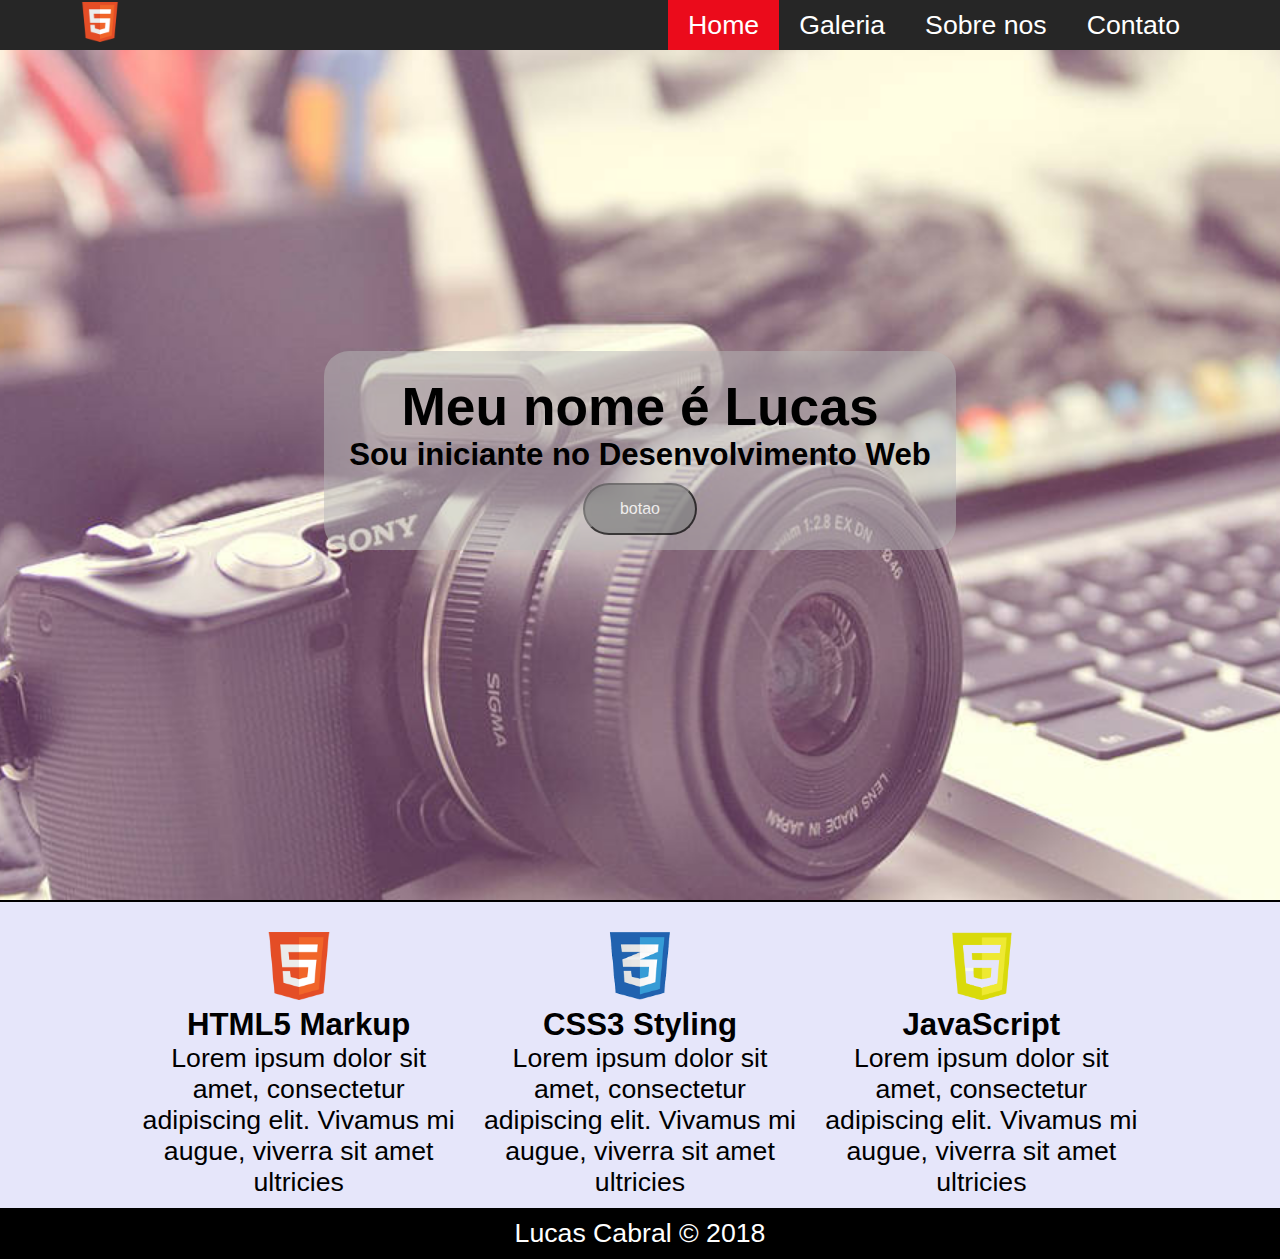
==== index.html @ eebb8131 "Update index.html" ====
<!DOCTYPE html>
<html>
<head>
	<meta charset="utf-8">
	<meta http-equiv="X-UA-Compatible" content="IE=edge">
	<meta name="viewport" content="width=device-width, initial-scale=1.0">
	<meta name="author" content="Lucas Cabral">
	<title>Lucas Cabral | Dev Front-End</title>
	<link href="https://stackpath.bootstrapcdn.com/font-awesome/4.7.0/css/font-awesome.min.css" rel="stylesheet">
	<link rel="stylesheet" type="text/css" href="estilo.css">
</head>
<body>
	<div class="grid-container">
		<div class="item1">
			<header>
			<a href="#"><img src="logo_html.png" alt="logo"></a>					
				<nav>
					<ul>
						<li><a href="#home" class="active">Home</a></li>
						<li><a href="#galeria">Galeria</a></li>
						<li><a href="#sobre">Sobre nos</a></li>
						<li><a href="contato.html">Contato</a></li>
					</ul>
				</nav>

				<div class="menu-toggle"><i class="fa fa-bars" aria-hidden="true"></i></div>
								
			</header>
		</div> <!-- menu -->

		<div class="item2">
			<div class="hero-cont">
				<h1>Meu nome é Lucas</h1>
				<h3>Sou iniciante no Desenvolvimento Web</h3>
				<button class="button">botao</button>
			</div>
		</div>  
			
		
		<div class="item3"> <!-- corpo -->
			 <section id="boxes">
			    <div class="container">
			        <div class="box">
			          <img src="logo_html.png">
			          <h3>HTML5 Markup</h3>
          			  <p>Lorem ipsum dolor sit amet, consectetur adipiscing elit. Vivamus mi augue, viverra sit amet ultricies</p>
        
			        </div>
			        <div class="box">
			          <img src="logo_css.png">
			          <h3>CSS3 Styling</h3>
          			  <p>Lorem ipsum dolor sit amet, consectetur adipiscing elit. Vivamus mi augue, viverra sit amet ultricies</p>
			        </div>
			        <div class="box">
			          <img src="logo_js.png">
			          <h3>JavaScript</h3>
          			  <p>Lorem ipsum dolor sit amet, consectetur adipiscing elit. Vivamus mi augue, viverra sit amet ultricies</p>
			        </div>
			    </div>
   			</section>
		</div>
		<div class="item4"><footer id="rodape"><p>Lucas Cabral &copy 2018 </p></footer></div> <!-- rodape -->
		
	</div>
		
		<script src="https://code.jquery.com/jquery-3.3.1.js"></script>
		<script type="text/javascript">
			$(document).ready(function(){
				$('.menu-toggle').click(function(){
					$('nav').toggleClass('active')
				})
			})
		</script>	
</body>
</html>
---- estilo.css ----
* {
	padding: 0;
	margin: 0;
	-webkit-box-sizing: border-box;
	box-sizing: border-box;
}
body, html{
	font-family: Arial, helvetica, Sans-serif;
	min-height: 100vh;
}

::-webkit-scrollbar {
	width:10px;
}
::-webkit-scrollbar-track {
	background: #000;
	border-radius:15px;
}
::-webkit-scrollbar-thumb {
	background: grey;
	border-radius:15px;

}
header {
	position:absolute;
	display:flex;
	flex-direction: row;
	top: 0;
	left: 0;
	padding: 0 80px;
	background: #262626;
	width: 100vw;
	justify-content: space-between;
	align-items: center;
}
header img { width: 40px; margin: 0;padding:0;}

.grid-container {
	display: grid;
	grid-template-areas:
		'menu menu menu menu'
		'header header header header'
		'main main main main'
		'footer footer footer footer';
	background-color: #fff;
}
.grid-container > div {
	text-align: center;
	padding: 0;
	font-size: 20pt;
}

.item1 { grid-area: menu; }
.item2 { 
	grid-area: header; 
	background:url('herobg2.jpg') no-repeat center ;
	background-size: cover;
	height:100vh;
	justify-content: center;
	align-items: center;
	display: flex;
}
.item3 { 
	grid-area: main;
	background: lavender;
	border-top: 2px solid black;
}
.item4 { 
	grid-area: footer;
	bottom:0px;
	display:fixed;
	width: 100vw;
	color: #fff;
	background:#000;
}
#rodape {
	padding-top:10px;
	padding-bottom:10px;
}
/*navegaçao*/
.container{
  width:80vw;
  margin:auto;
  overflow: hidden;
  display: flex;
}

header nav ul {
	display: flex;
}
header nav ul li { 
	list-style: none;
}
header nav ul li a { 
	text-decoration: none;
	display: block;
	height: 50px;
	line-height: 50px;
	color: #fff;
	background-color: #262626;
	padding: 0 20px;
	
}
header nav ul li a:hover, header nav ul li a.active {
	color: #fff;
	background-color: #EB0B1B;
}
.menu-toggle {
	color: #fff;
	float: right;
	height: 50px;
	line-height: 50px;
	font-size: 24pt;
	cursor: pointer;
	display: none;
}
.button{
	background: grey;
	color: #fff;
	font-size: 16px;
	border-radius:30px;
	padding:15px 35px;
	opacity: 0.7;
	margin:10px;
}
.hero-cont {
	align-items: center;
	display: flex;
	background: rgba(184,184,184,.5);
	border-radius:25px;
	padding:25px 25px;
	padding-bottom: 5px;
	justify-content: center;
	flex-direction: column;
	vertical-align: center;
}
/*fim navegaçao*/
#boxes{
  margin-top:20px;
}

#boxes .box{
  float:left;
  text-align: center;
  width:40vw;
  padding:10px;
}

#boxes .box img{
  width:68px;
}
@media (max-width: 991px)
{
	header {padding: 0 20px; }
	.menu-toggle {display: block; }
	header nav {
		position: absolute;
		width:100vw;
		height: calc(100vh - 50px);
		background: #333;
		top: 50px;
		left: -100%;
		transition: 0.5s;

	}
	header nav.active {
		left: 0;
		z-index: 999;
	}
	header nav ul {
		display: block;
		text-align: center;
	}
	header nav ul li a {
		border-bottom: 1px solid rgba(0,0,0,.2);
	} 
	#boxes .box{
	float: none;
	text-align: center;
	width:100%;
	}	
	.container {
		flex-direction: column;
	}
	
}
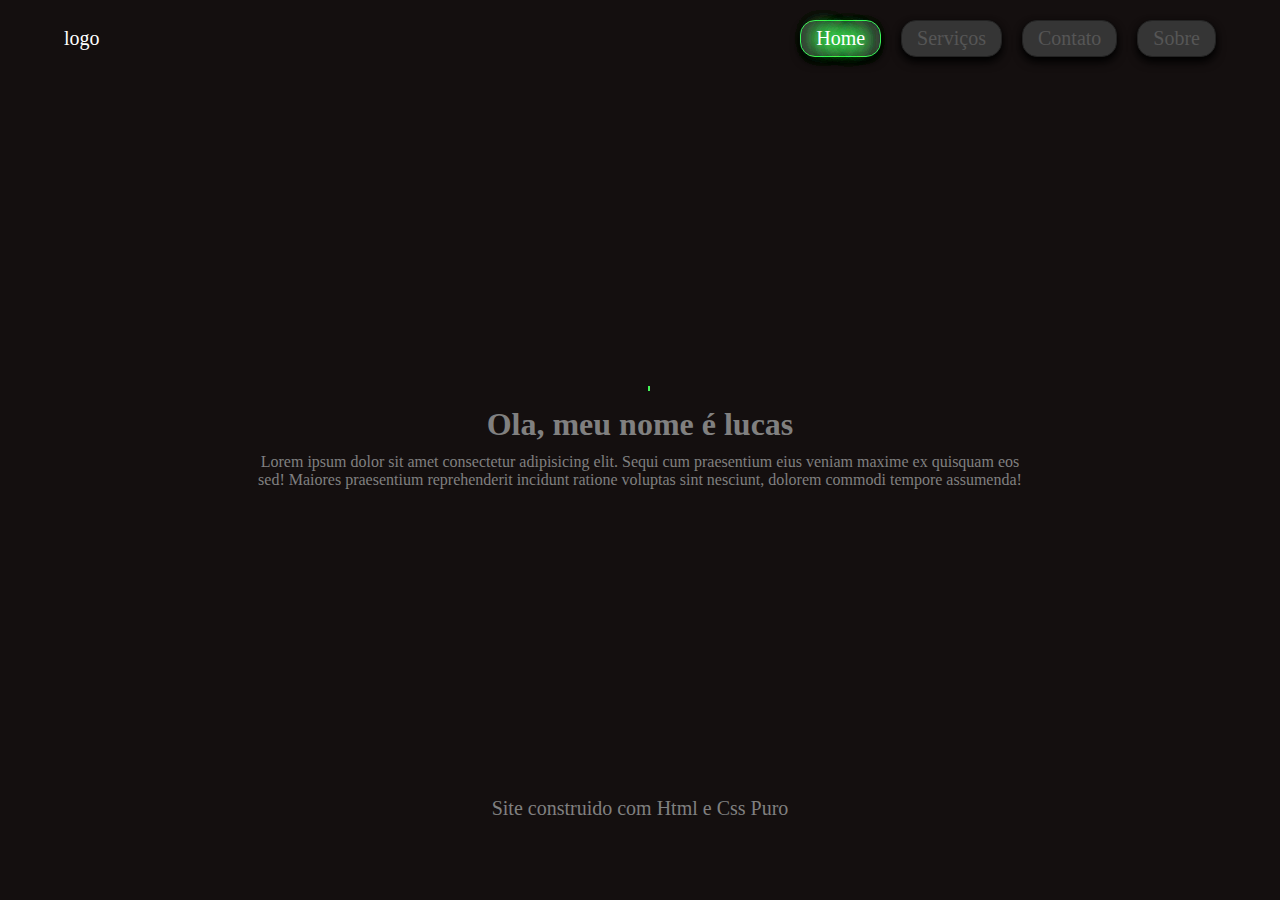
==== commit 5a632b41: "atualizaçao do site" ====
--- a/index.html
+++ b/index.html
@@ -1,75 +1,38 @@
 <!DOCTYPE html>
-<html>
+<html lang="pt-br">
 <head>
-	<meta charset="utf-8">
-	<meta http-equiv="X-UA-Compatible" content="IE=edge">
-	<meta name="viewport" content="width=device-width, initial-scale=1.0">
-	<meta name="author" content="Lucas Cabral">
-	<title>Lucas Cabral | Dev Front-End</title>
-	<link href="https://stackpath.bootstrapcdn.com/font-awesome/4.7.0/css/font-awesome.min.css" rel="stylesheet">
-	<link rel="stylesheet" type="text/css" href="estilo.css">
+    <meta charset="UTF-8">
+    <meta name="viewport" content="width=device-width, initial-scale=1.0">
+    <link rel="stylesheet" href="style.css">
+    <title>Teste Layout</title>
 </head>
 <body>
-	<div class="grid-container">
-		<div class="item1">
-			<header>
-			<a href="#"><img src="logo_html.png" alt="logo"></a>					
-				<nav>
-					<ul>
-						<li><a href="#home" class="active">Home</a></li>
-						<li><a href="#galeria">Galeria</a></li>
-						<li><a href="#sobre">Sobre nos</a></li>
-						<li><a href="contato.html">Contato</a></li>
-					</ul>
-				</nav>
+    <div class="container">
+        <div class="nav">
+            <div class="logo">logo</div>
+            
+                <ul>
+                    <li><a href="index.html" class="active">Home</a></li>
+                    <li><a href="#" >Serviços</a></li>
+                    <li><a href="#">Contato</a></li>
+                    <li><a href="#">Sobre</a></li>
+                </ul>
+            
+        </div>
 
-				<div class="menu-toggle"><i class="fa fa-bars" aria-hidden="true"></i></div>
-								
-			</header>
-		</div> <!-- menu -->
+        <div class="conteudo">
+            <div class="txt-animado">
+                <span></span><!-- span para receber conteudo com efeito "digitar"-->
+            </div>
+            <div class="sobre">
+                <h1>Ola, meu nome é lucas</h1>
+                <p>Lorem ipsum dolor sit amet consectetur adipisicing elit. Sequi cum praesentium eius veniam maxime ex quisquam eos sed! Maiores praesentium reprehenderit incidunt ratione voluptas sint nesciunt, dolorem commodi tempore assumenda!</p>
+            </div>
+        </div>
 
-		<div class="item2">
-			<div class="hero-cont">
-				<h1>Meu nome é Lucas</h1>
-				<h3>Sou iniciante no Desenvolvimento Web</h3>
-				<button class="button">botao</button>
-			</div>
-		</div>  
-			
-		
-		<div class="item3"> <!-- corpo -->
-			 <section id="boxes">
-			    <div class="container">
-			        <div class="box">
-			          <img src="logo_html.png">
-			          <h3>HTML5 Markup</h3>
-          			  <p>Lorem ipsum dolor sit amet, consectetur adipiscing elit. Vivamus mi augue, viverra sit amet ultricies</p>
+        <div class="footer"><p>Site construido com Html e Css Puro</p></div>
+       
         
-			        </div>
-			        <div class="box">
-			          <img src="logo_css.png">
-			          <h3>CSS3 Styling</h3>
-          			  <p>Lorem ipsum dolor sit amet, consectetur adipiscing elit. Vivamus mi augue, viverra sit amet ultricies</p>
-			        </div>
-			        <div class="box">
-			          <img src="logo_js.png">
-			          <h3>JavaScript</h3>
-          			  <p>Lorem ipsum dolor sit amet, consectetur adipiscing elit. Vivamus mi augue, viverra sit amet ultricies</p>
-			        </div>
-			    </div>
-   			</section>
-		</div>
-		<div class="item4"><footer id="rodape"><p>Lucas Cabral &copy 2018 </p></footer></div> <!-- rodape -->
-		
-	</div>
-		
-		<script src="https://code.jquery.com/jquery-3.3.1.js"></script>
-		<script type="text/javascript">
-			$(document).ready(function(){
-				$('.menu-toggle').click(function(){
-					$('nav').toggleClass('active')
-				})
-			})
-		</script>	
+    </div>
 </body>
-</html>
+</html>--- a/style.css
+++ b/style.css
@@ -0,0 +1,148 @@
+* {
+    padding: 0;
+    margin: 0;
+    box-sizing: border-box;
+    background-color: rgb(20, 15, 15);
+}
+
+.container {
+    display: grid;
+    grid-template-columns: 1fr 1fr 1fr;
+    
+    
+}
+.nav {
+    grid-column-start: 1;
+    grid-column-end: 4;
+    display: flex;
+    justify-content: space-between;
+    align-items: center;
+    padding: 10px 5%;
+}
+.logo {
+    color: white;
+    font-size: 20px;
+    font-weight: 400;
+}
+
+ul {
+    display: flex;  
+}
+
+ul li {
+    list-style-type: none;/*tirar a bolinha dos li*/
+    padding: 0 10px;
+    
+}
+ul li a {
+    border: 1px solid rgb(35,35,35);/* so pra nao tremer o botao com dif de tam no hover*/
+    margin:10px;
+    padding: 5px;
+    position: relative;
+    display: block;
+    width: 100%;
+    font-size: 20px;
+    text-align: center;
+    line-height: 25px;
+    border-radius: 15px;
+    background: #353535;
+    color:#565656;
+    text-decoration: none;   
+    box-shadow: 0 5px 10px rgba(0,0,0,.9), 0 2px 5px rgba(0,0,0,.5);
+}
+
+ul li a:hover, .active{
+    color: white;
+    text-shadow: 0 0 20px rgb(66, 245, 87),/* colocar sombra sobre sombra aumenta a visibilidade do efeito*/
+                 0 0 20px rgb(66, 245, 87),
+                 0 0 20px rgb(66, 245, 87),
+                 0 0 20px rgb(66, 245, 87),
+                 0 0 20px rgb(66, 245, 87),
+                 0 0 20px rgb(66, 245, 87),
+                 0 0 20px rgb(66, 245, 87),
+                 0 0 20px rgb(66, 245, 87);
+    border: 1px solid rgb(66, 245, 87);
+}
+.conteudo {
+    grid-row-start:3 ;
+    grid-row-end: 5;
+    grid-column-start: 1;
+    grid-column-end: 4;
+    display: flex;
+    flex-direction: column;
+    color: grey; 
+    text-align: center;
+    height: 80vh;
+    align-content: center;
+    justify-content: center;
+}
+.sobre {
+    padding: 0 20vw;
+}
+.sobre h1 {
+    margin-bottom: 10px;
+}
+.footer {
+    grid-column-start: 1;
+    grid-column-end: 4;
+    grid-row-start: 6;
+    grid-row-end: 7;
+    color: grey;
+    text-align: center;
+    font-size: 20px;
+}
+
+.txt-animado { /* inicio do efeito digitaçao */
+    font-size: 45px;
+    font-weight: 300;
+    color: #565656;
+    margin-bottom: 20px;
+}
+.txt-animado span {
+    position: relative;
+}
+.txt-animado span::before {
+    content: "";
+    color:#565656;
+    animation: palavras 20s infinite;
+}
+.txt-animado span::after {
+    content:"";
+    position: absolute;
+    height: calc(100% + 5px);
+    border-left: 2px solid rgb(66, 245, 87);
+    right:-10px;
+    animation: cursor .8s infinite, digita 20s steps(15) infinite;
+    width: 102%;
+    background-color: rgb(20, 15, 15);
+}
+@keyframes digita {
+    10%, 15%, 30%, 35%, 50%, 55%, 70%, 75%, 90%, 95% {
+        width: 0;
+    }
+    5%, 20%, 25%, 40%, 45%, 60%, 65%, 80%, 85% {
+        width: 102%;
+    }
+}
+@keyframes cursor {
+    0%{
+        border-left: 2px solid rgb(20, 15, 15);
+    }
+}
+@keyframes palavras {
+    0%,20%{
+        content: "Olá, Meu nome é Lucas";
+    }
+    21%,40%{
+        content:"Estudo Eng. de Sofware";
+    }
+    41%,60%{     
+        content:"Tenho conhecimentos em:";
+    }
+    61%,80%{
+        content:"Html, Css e Javascript";
+    }
+    81%,100%{
+        content:"Amo o Front-End!";
+    }
+}
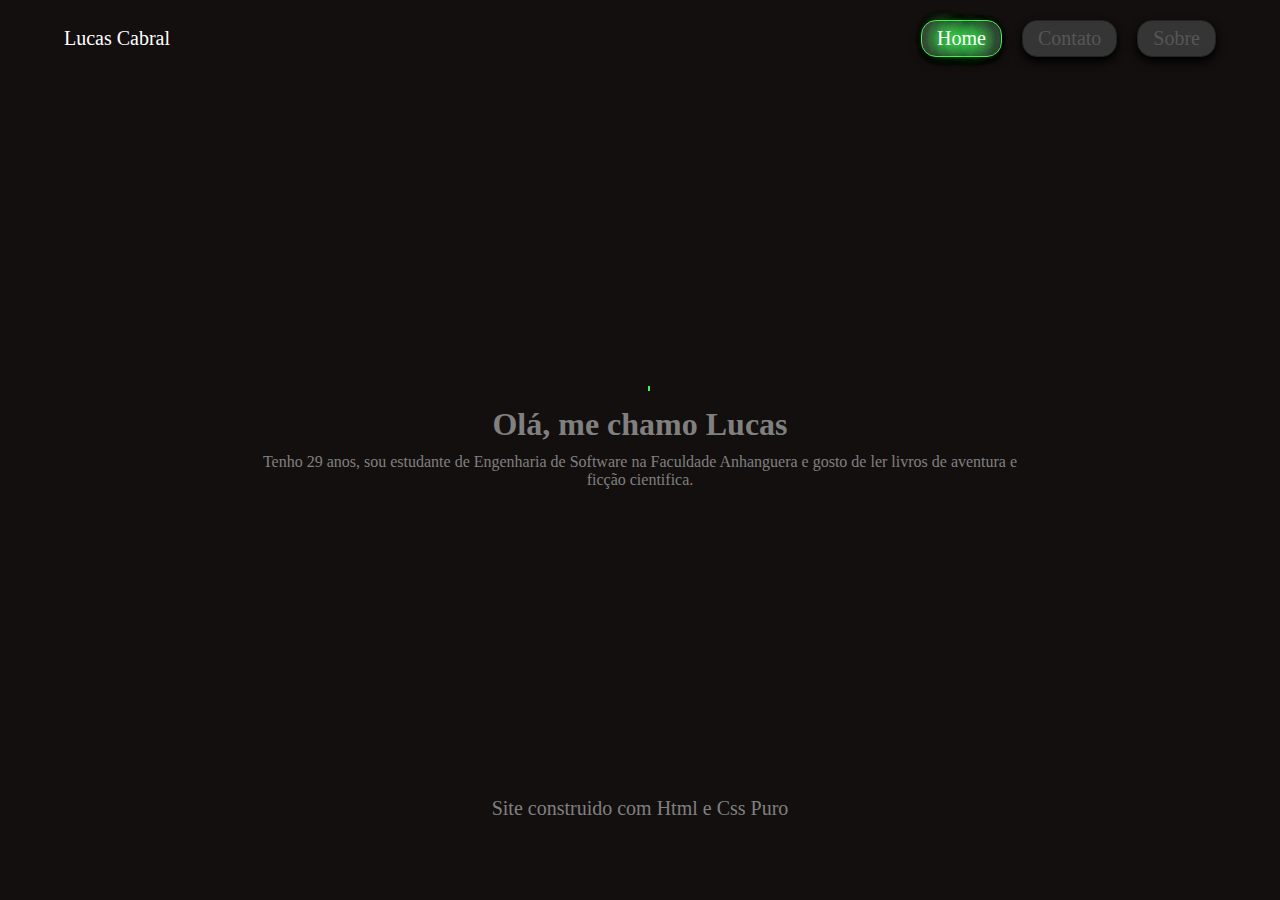
==== commit c813c6d5: "pequenas edições" ====
--- a/index.html
+++ b/index.html
@@ -9,11 +9,11 @@
 <body>
     <div class="container">
         <div class="nav">
-            <div class="logo">logo</div>
+            <div class="logo">Lucas Cabral</div>
             
                 <ul>
                     <li><a href="index.html" class="active">Home</a></li>
-                    <li><a href="#" >Serviços</a></li>
+                    
                     <li><a href="#">Contato</a></li>
                     <li><a href="#">Sobre</a></li>
                 </ul>
@@ -21,12 +21,13 @@
         </div>
 
         <div class="conteudo">
+            
             <div class="txt-animado">
                 <span></span><!-- span para receber conteudo com efeito "digitar"-->
             </div>
             <div class="sobre">
-                <h1>Ola, meu nome é lucas</h1>
-                <p>Lorem ipsum dolor sit amet consectetur adipisicing elit. Sequi cum praesentium eius veniam maxime ex quisquam eos sed! Maiores praesentium reprehenderit incidunt ratione voluptas sint nesciunt, dolorem commodi tempore assumenda!</p>
+                <h1>Olá, me chamo Lucas</h1>
+                <p>Tenho 29 anos, sou estudante de Engenharia de Software na Faculdade Anhanguera e gosto de ler livros de aventura e ficção cientifica.</p>
             </div>
         </div>
 
--- a/style.css
+++ b/style.css
@@ -112,16 +112,16 @@
     height: calc(100% + 5px);
     border-left: 2px solid rgb(66, 245, 87);
     right:-10px;
-    animation: cursor .8s infinite, digita 20s steps(15) infinite;
-    width: 102%;
+    animation: cursor 1s infinite, digita 20s steps(13) infinite;
+    width: 100%;
     background-color: rgb(20, 15, 15);
 }
 @keyframes digita {
     10%, 15%, 30%, 35%, 50%, 55%, 70%, 75%, 90%, 95% {
         width: 0;
     }
-    5%, 20%, 25%, 40%, 45%, 60%, 65%, 80%, 85% {
-        width: 102%;
+    0%, 5%, 20%, 25%, 40%, 45%, 60%, 65%, 80%, 85% {
+        width: 108%;
     }
 }
 @keyframes cursor {
@@ -131,18 +131,18 @@
 }
 @keyframes palavras {
     0%,20%{
-        content: "Olá, Meu nome é Lucas";
+        content: "Dev Front-End";
     }
     21%,40%{
-        content:"Estudo Eng. de Sofware";
+        content:"Estudante de:";
     }
     41%,60%{     
-        content:"Tenho conhecimentos em:";
+        content:"CSS, HTML e JS";
     }
     61%,80%{
-        content:"Html, Css e Javascript";
+        content:"Vue.js";
     }
     81%,100%{
-        content:"Amo o Front-End!";
+        content:"Amo Front-End!";
     }
 }
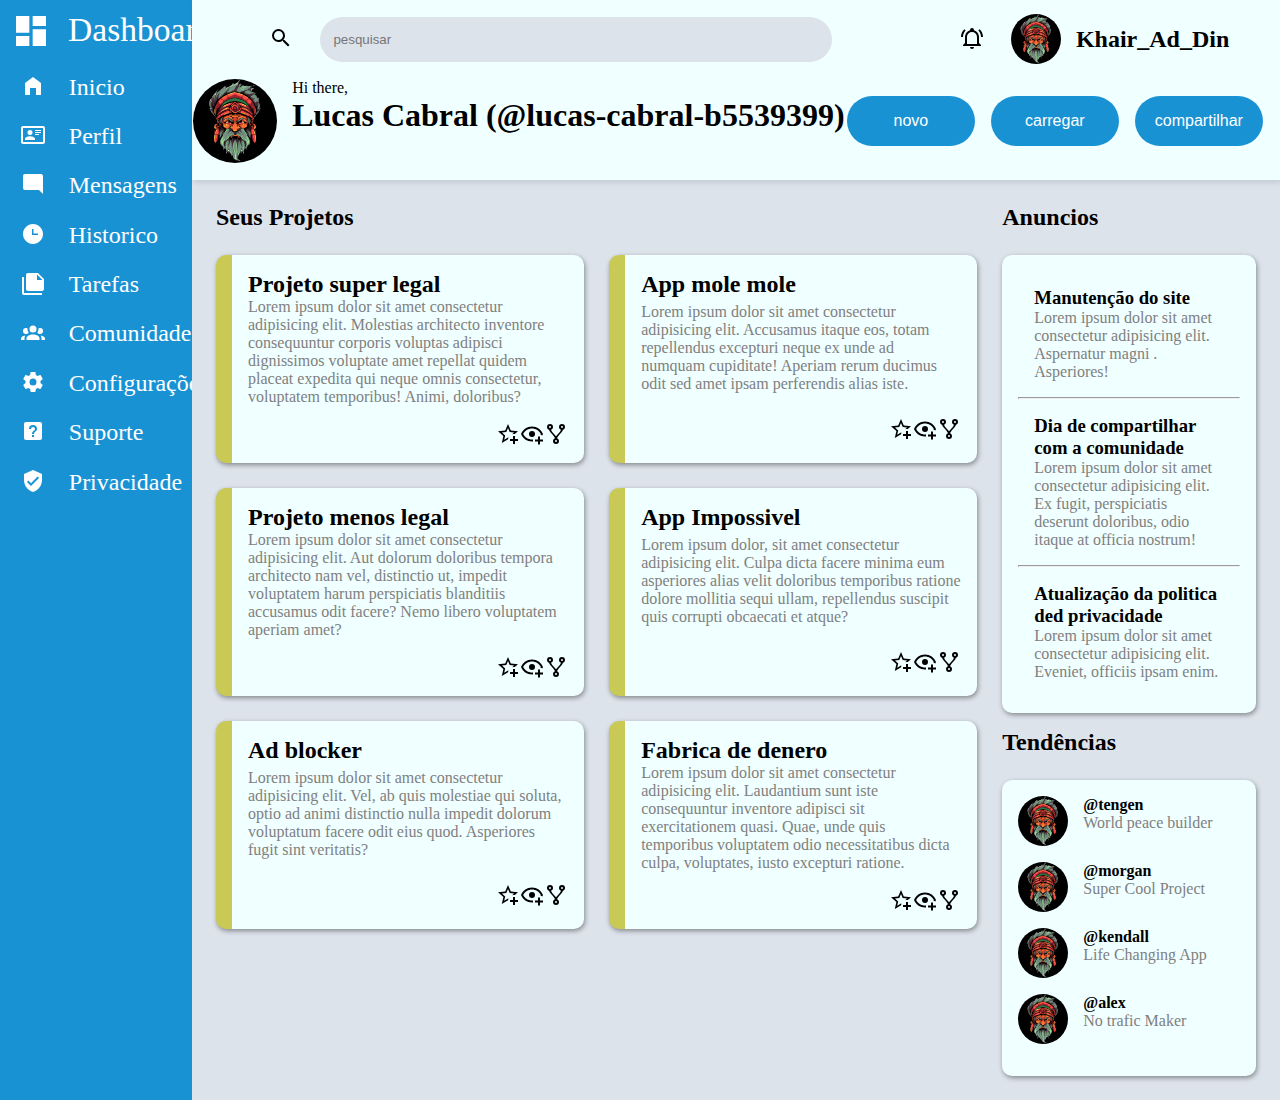
==== commit 96034cad: "atualização de layout" ====
--- a/index.html
+++ b/index.html
@@ -4,36 +4,172 @@
     <meta charset="UTF-8">
     <meta name="viewport" content="width=device-width, initial-scale=1.0">
     <link rel="stylesheet" href="style.css">
-    <title>Teste Layout</title>
+    <title>Admin Dashboard</title>
 </head>
 <body>
     <div class="container">
-        <div class="nav">
-            <div class="logo">Lucas Cabral</div>
-            
+        <header id="header">
+            <div id="header_option">
+                <div>
+                    <button class="submit"><img src="svg/magnify.svg" alt="search" style="width:24px;height:24px"></button>                  
+                    <input type="text" placeholder="pesquisar">
+                </div>
+                <div>
+                    <button><img src="svg/bell-ring-outline.svg" alt="notificações" style="width:24px;height:24px"></button>
+                    <img class="logo_sm" src="svg/face-logo-8252748.svg" alt="Imagem de Creative Hatti por Pixabay">
+                    <h2>Khair_Ad_Din</h2>
+                </div>        
+            </div>
+            <div id="header_nav">
+                <div>
+                    <img class="logo" src="svg/face-logo-8252748.svg" alt="Imagem de Creative Hatti por Pixabay">
+                    <div>         
+                        <p>Hi there,</p>
+                        <h1>Lucas Cabral <a href="https://www.linkedin.com/in/lucas-cabral-b5539399/">(@lucas-cabral-b5539399)</a></h1>
+                    </div>
+                </div>
+                <div>
+                    <button>novo</button>
+                    <button>carregar</button>
+                    <button>compartilhar</button>
+                </div>     
+            </div>
+        </header>
+        <aside id="sidebar">
+            <nav>
+                <div class="dashboard_logo"><img src="svg/view-dashboard.svg" alt="dashboard" style="width:40px;height:40px;"><a href="#">Dashboard</a></div>
+                
                 <ul>
-                    <li><a href="index.html" class="active">Home</a></li>
+                    <li><img src="svg/home-variant.svg" alt="Home" style="width:24px;height:24px;"><a href="#"> Inicio</a></li>
+                    <li><img src="svg/card-account-details-outline.svg" alt="Perfil" style="width:24px;height:24px;"><a href="#"> Perfil</a></li>
+                    <li><img src="svg/message-reply.svg" alt="Mensagens" style="width:24px;height:24px;"><a href="#"> Mensagens</a></li>
+                    <li><img src="svg/clock-time-three.svg" alt="Historico" style="width:24px;height:24px;"><a href="#"> Historico</a></li>
+                    <li><img src="svg/note-multiple.svg" alt="Tarefas" style="width:24px;height:24px;"><a href="#"> Tarefas</a></li>
+                    <li><img src="svg/account-group.svg" alt="Comunidade" style="width:24px;height:24px;"><a href="#"> Comunidade</a></li>
+                </ul>
+                <ul>
+                    <li><img src="svg/cog.svg" alt="Configurações" style="width:24px;height:24px;"><a href="#"> Configurações</a></li>
+                    <li><img src="svg/help-box.svg" alt="Suporte" style="width:24px;height:24px;"><a href="#"> Suporte</a></li>
+                    <li><img src="svg/shield-check.svg" alt="Privacidade" style="width:24px;height:24px;"><a href="#"> Privacidade</a></li>
+                </ul>
+            </nav>
+        </aside>
+        <main id="main"> 
                     
-                    <li><a href="#">Contato</a></li>
-                    <li><a href="#">Sobre</a></li>
-                </ul>
-            
-        </div>
-
-        <div class="conteudo">
-            
-            <div class="txt-animado">
-                <span></span><!-- span para receber conteudo com efeito "digitar"-->
-            </div>
-            <div class="sobre">
-                <h1>Olá, me chamo Lucas</h1>
-                <p>Tenho 29 anos, sou estudante de Engenharia de Software na Faculdade Anhanguera e gosto de ler livros de aventura e ficção cientifica.</p>
-            </div>
-        </div>
-
-        <div class="footer"><p>Site construido com Html e Css Puro</p></div>
-       
-        
+            <article id="projeto">  
+                <h2>Seus Projetos</h2> 
+                <div id="projetos">
+                    <div class="card">
+                        <p class="title">Projeto super legal</p>
+                        <p>Lorem ipsum dolor sit amet consectetur adipisicing elit. Molestias architecto inventore consequuntur corporis voluptas adipisci dignissimos voluptate amet repellat quidem placeat expedita qui neque omnis consectetur, voluptatem temporibus! Animi, doloribus?</p>
+                        <div class="card_button">
+                            <button><img src="svg/star-plus-outline.svg" alt="favoritar" style="width:24px;height:24px"></button>
+                            <button><img src="svg/eye-plus-outline.svg" alt="seguir" style="width:24px;height:24px"></button>
+                            <button><img src="svg/source-fork.svg" alt="fork" style="width:24px;height:24px"></button>
+                        </div>
+                    </div>
+                    <div class="card">
+                        <p class="title">App mole mole</p>
+                        <p>Lorem ipsum dolor sit amet consectetur adipisicing elit. Accusamus itaque eos, totam repellendus excepturi neque ex unde ad numquam cupiditate! Aperiam rerum ducimus odit sed amet ipsam perferendis alias iste.</p>
+                        <div class="card_button">
+                            <button><img src="svg/star-plus-outline.svg" alt="favoritar" style="width:24px;height:24px"></button>
+                            <button><img src="svg/eye-plus-outline.svg" alt="seguir" style="width:24px;height:24px"></button>
+                            <button><img src="svg/source-fork.svg" alt="fork" style="width:24px;height:24px"></button>
+                        </div>
+                    </div>
+                    <div class="card">
+                        <p class="title">Projeto menos legal</p>
+                        <p>Lorem ipsum dolor sit amet consectetur adipisicing elit. Aut dolorum doloribus tempora architecto nam vel, distinctio ut, impedit voluptatem harum perspiciatis blanditiis accusamus odit facere? Nemo libero voluptatem aperiam amet?</p>
+                        <div class="card_button">
+                            <button><img src="svg/star-plus-outline.svg" alt="favoritar" style="width:24px;height:24px"></button>
+                            <button><img src="svg/eye-plus-outline.svg" alt="seguir" style="width:24px;height:24px"></button>
+                            <button><img src="svg/source-fork.svg" alt="fork" style="width:24px;height:24px"></button>
+                        </div>
+                    </div>
+                    <div class="card">
+                        <p class="title">App Impossivel</p>   
+                        <p>Lorem ipsum dolor, sit amet consectetur adipisicing elit. Culpa dicta facere minima eum asperiores alias velit doloribus temporibus ratione dolore mollitia sequi ullam, repellendus suscipit quis corrupti obcaecati et atque?</p>  
+                        <div class="card_button">
+                            <button><img src="svg/star-plus-outline.svg" alt="favoritar" style="width:24px;height:24px"></button>
+                            <button><img src="svg/eye-plus-outline.svg" alt="seguir" style="width:24px;height:24px"></button>
+                            <button><img src="svg/source-fork.svg" alt="fork" style="width:24px;height:24px"></button>
+                        </div>          
+                    </div>
+                    <div class="card">
+                        <p class="title">Ad blocker</p>    
+                        <p>Lorem ipsum dolor sit amet consectetur adipisicing elit. Vel, ab quis molestiae qui soluta, optio ad animi distinctio nulla impedit dolorum voluptatum facere odit eius quod. Asperiores fugit sint veritatis?</p>  
+                        <div class="card_button">
+                            <button><img src="svg/star-plus-outline.svg" alt="favoritar" style="width:24px;height:24px"></button>
+                            <button><img src="svg/eye-plus-outline.svg" alt="seguir" style="width:24px;height:24px"></button>
+                            <button><img src="svg/source-fork.svg" alt="fork" style="width:24px;height:24px"></button>
+                        </div>         
+                    </div>
+                    <div class="card">
+                        <p class="title">Fabrica de denero</p>   
+                        <p>Lorem ipsum dolor sit amet consectetur adipisicing elit. Laudantium sunt iste consequuntur inventore adipisci sit exercitationem quasi. Quae, unde quis temporibus voluptatem odio necessitatibus dicta culpa, voluptates, iusto excepturi ratione.</p>   
+                        <div class="card_button">
+                            <button><img src="svg/star-plus-outline.svg" alt="favoritar" style="width:24px;height:24px"></button>
+                            <button><img src="svg/eye-plus-outline.svg" alt="seguir" style="width:24px;height:24px"></button>
+                            <button><img src="svg/source-fork.svg" alt="fork" style="width:24px;height:24px"></button>
+                        </div>         
+                    </div>
+                    
+                </div>
+            </article>
+            <article id="anuncio">
+                <h2>Anuncios</h2>
+                <div id="anuncios">
+                    <div>
+                        <h3>Manutenção do site</h3>
+                        <p>Lorem ipsum dolor sit amet consectetur adipisicing elit. Aspernatur magni . Asperiores!</p>
+                    </div>
+                    <hr>
+                    <div>
+                        <h3>Dia de compartilhar com a comunidade</h3>
+                        <p>Lorem ipsum dolor sit amet consectetur adipisicing elit. Ex fugit, perspiciatis deserunt doloribus, odio itaque at officia nostrum!</p>
+                    </div>
+                    <hr>
+                    <div>
+                        <h3>Atualização da politica ded privacidade</h3>
+                        <p>Lorem ipsum dolor sit amet consectetur adipisicing elit. Eveniet, officiis ipsam enim.</p>
+                    </div>
+                </div>
+            </article>
+            <article id="tendencia">
+                <h2>Tendências</h2>
+                <div id="tendencias">
+                    
+                    <div>
+                        <img class="logo_sm" src="svg/face-logo-8252748.svg" alt="Imagem de Creative Hatti por Pixabay">
+                        <div>
+                            <p class="usuario">@tengen</p>
+                            <p>World peace builder</p>
+                        </div>
+                    </div>
+                    <div>
+                        <img class="logo_sm" src="svg/face-logo-8252748.svg" alt="Imagem de Creative Hatti por Pixabay">
+                        <div>
+                            <p class="usuario">@morgan</p>
+                            <p>Super Cool Project</p>
+                        </div>
+                    </div>
+                    <div>
+                        <img class="logo_sm" src="svg/face-logo-8252748.svg" alt="Imagem de Creative Hatti por Pixabay">
+                        <div>
+                            <p class="usuario">@kendall</p>
+                            <p>Life Changing App</p>
+                        </div>
+                    </div>
+                    <div>
+                        <img class="logo_sm" src="svg/face-logo-8252748.svg" alt="Imagem de Creative Hatti por Pixabay">
+                        <div>
+                            <p class="usuario">@alex</p>
+                            <p>No trafic Maker</p>
+                        </div>
+                    </div>
+                </div>
+            </article>
+        </main>
     </div>
 </body>
 </html>--- a/style.css
+++ b/style.css
@@ -1,148 +1,227 @@
-* {
+*{
     padding: 0;
     margin: 0;
     box-sizing: border-box;
-    background-color: rgb(20, 15, 15);
-}
-
+}
+a {
+    text-decoration: none;
+    color:white;
+    padding-left: 1em;
+}
 .container {
-    display: grid;
-    grid-template-columns: 1fr 1fr 1fr;
-    
-    
-}
-.nav {
-    grid-column-start: 1;
-    grid-column-end: 4;
-    display: flex;
-    justify-content: space-between;
+    min-height: 100vh;
+    display: grid;
+    grid-template-columns: 15vw repeat(3, 1fr);
+    grid-template-rows: 20vh repeat(3, 1fr);
+    grid-template-areas: 
+                        "sidebar header header header"
+                        "sidebar main main main"
+                        "sidebar main main main"
+                        "sidebar main main main"
+}
+header {
+    box-shadow: 2px 3px 5px rgba(0,0,0,0.1);
+    z-index: 1;
+}
+#header {
+    grid-area: header;
+    background-color: azure;
+    display: grid;
+    grid-template-columns: repeat(2,1fr);
+    grid-template-rows: repeat(auto-fit,1fr);
+    
+}
+#header_option {
+    display: flex;
+    grid-row: 1 / 2;
+    grid-column: 1 / 3;
+    justify-content: space-around;
     align-items: center;
-    padding: 10px 5%;
+    padding-top: 1em;
+}
+#header_option > div {
+    display: flex;
+    height: 5vh;
+    align-items: center;
+
+}
+
+#header_option button {
+    padding: 1em;
+    margin: 0 1em;
+    background-color: transparent;
+    border:none;
+}
+
+#header_option input[type=text] {
+    width: 40vw;
+    border-radius: 25px;
+    height: 5vh;
+    padding: 1em;
+    border: none;
+    background-color: #DDE3EB;
+}
+
+#header_nav {
+    display: flex;
+    grid-row: 2 / 3;
+    grid-column: 1 / 3;
+    justify-content: space-around;
+    align-items: center;
+    padding-bottom: 1em;
+    padding-top: 1em;
+}
+#header_nav a {
+    color: black;
+    padding-left: 0;
+}
+#header_nav > div { /*dar flex a primeira div do h_nav*/
+    display: flex;
+    flex-direction: row;
 }
 .logo {
+    width: 84px;
+    height: 84px;
+    margin-right: 15px;
+    border-radius: 50%;
+}
+.logo_sm {
+    width: 50px;
+    height: 50px;
+    margin-right: 15px;
+    border-radius: 50%;
+}
+#header_nav  button {
+    font-size: 16px;
+    padding: 1em;
+    border-radius: 25px;
+    border: none;
+    background-color: #1992D4;
     color: white;
-    font-size: 20px;
-    font-weight: 400;
-}
-
-ul {
-    display: flex;  
-}
-
-ul li {
-    list-style-type: none;/*tirar a bolinha dos li*/
-    padding: 0 10px;
-    
-}
-ul li a {
-    border: 1px solid rgb(35,35,35);/* so pra nao tremer o botao com dif de tam no hover*/
-    margin:10px;
-    padding: 5px;
-    position: relative;
-    display: block;
-    width: 100%;
-    font-size: 20px;
-    text-align: center;
-    line-height: 25px;
-    border-radius: 15px;
-    background: #353535;
-    color:#565656;
-    text-decoration: none;   
-    box-shadow: 0 5px 10px rgba(0,0,0,.9), 0 2px 5px rgba(0,0,0,.5);
-}
-
-ul li a:hover, .active{
-    color: white;
-    text-shadow: 0 0 20px rgb(66, 245, 87),/* colocar sombra sobre sombra aumenta a visibilidade do efeito*/
-                 0 0 20px rgb(66, 245, 87),
-                 0 0 20px rgb(66, 245, 87),
-                 0 0 20px rgb(66, 245, 87),
-                 0 0 20px rgb(66, 245, 87),
-                 0 0 20px rgb(66, 245, 87),
-                 0 0 20px rgb(66, 245, 87),
-                 0 0 20px rgb(66, 245, 87);
-    border: 1px solid rgb(66, 245, 87);
-}
-.conteudo {
-    grid-row-start:3 ;
-    grid-row-end: 5;
-    grid-column-start: 1;
-    grid-column-end: 4;
+    width: 8rem;
+    margin-right: 1em;
+}
+#sidebar {
+    font-size: 24px;
+    color: #fff;
+    background-color: #1992D4;
+    grid-area: sidebar;
+    display: grid;
+    justify-content: start;
+    
+}
+#sidebar ul li {
+    padding: 0.7rem;
+    list-style: none;  
+    display: flex;
+}
+#sidebar ul li img{
+    margin-left: 0.4em;;
+}
+.dashboard_logo {
+    display: flex;
+    padding: 0.7rem;
+    font-size: 1.4em;
+}
+
+.dashboard_logo a {
+    padding-left: 0.5em;
+}
+
+#main {
+    grid-area: main;
+    background-color: #DDE3EB;
+    display: inline-grid;
+    padding: 1.5em;
+    column-gap:25px;
+    grid-template-columns: 3fr 1fr;
+    grid-template-rows: repeat(auto-fit,1fr);
+    grid-template-areas: 
+                        "projetos anuncios"
+                        "projetos tendencias"
+                        ;
+}
+main p{
+    color:gray;
+}
+article h2{
+    margin-bottom: 1em;
+}
+#projetos{
+    display: grid;
+    gap:25px;
+    grid-column: 1 / 2;
+    grid-row: 1 / 3;
+    grid-template-columns: repeat(2,1fr);
+    grid-template-rows: repeat(auto-fit,1fr);
+}
+#projeto{
+    grid-area: projetos;
+}
+#anuncios {
     display: flex;
     flex-direction: column;
-    color: grey; 
-    text-align: center;
-    height: 80vh;
-    align-content: center;
-    justify-content: center;
-}
-.sobre {
-    padding: 0 20vw;
-}
-.sobre h1 {
-    margin-bottom: 10px;
-}
-.footer {
-    grid-column-start: 1;
-    grid-column-end: 4;
-    grid-row-start: 6;
-    grid-row-end: 7;
-    color: grey;
-    text-align: center;
-    font-size: 20px;
-}
-
-.txt-animado { /* inicio do efeito digitaçao */
-    font-size: 45px;
-    font-weight: 300;
-    color: #565656;
-    margin-bottom: 20px;
-}
-.txt-animado span {
-    position: relative;
-}
-.txt-animado span::before {
-    content: "";
-    color:#565656;
-    animation: palavras 20s infinite;
-}
-.txt-animado span::after {
-    content:"";
-    position: absolute;
-    height: calc(100% + 5px);
-    border-left: 2px solid rgb(66, 245, 87);
-    right:-10px;
-    animation: cursor 1s infinite, digita 20s steps(13) infinite;
-    width: 100%;
-    background-color: rgb(20, 15, 15);
-}
-@keyframes digita {
-    10%, 15%, 30%, 35%, 50%, 55%, 70%, 75%, 90%, 95% {
-        width: 0;
-    }
-    0%, 5%, 20%, 25%, 40%, 45%, 60%, 65%, 80%, 85% {
-        width: 108%;
-    }
-}
-@keyframes cursor {
-    0%{
-        border-left: 2px solid rgb(20, 15, 15);
-    }
-}
-@keyframes palavras {
-    0%,20%{
-        content: "Dev Front-End";
-    }
-    21%,40%{
-        content:"Estudante de:";
-    }
-    41%,60%{     
-        content:"CSS, HTML e JS";
-    }
-    61%,80%{
-        content:"Vue.js";
-    }
-    81%,100%{
-        content:"Amo Front-End!";
-    }
-}
+    border: none;
+    background-color: azure;
+    padding: 1em;
+    border-radius: 10px;
+    box-shadow: 1px 2px 5px rgba(0,0,0,0.4);
+}
+#anuncios div{
+    padding: 1em;
+}
+#anuncio{
+    grid-area: anuncios;
+}
+#tendencias{
+    display: grid;
+    grid-column: 2 / 3;
+    grid-row: 2 / 3;
+    grid-template-rows: repeat(auto-fill,1fr);
+    border: none;
+    box-shadow: 1px 2px 5px rgba(0,0,0,0.4);
+    border-radius: 10px;
+    background-color: azure;
+    
+    padding: 1em;
+}
+#tendencias > div {
+    margin-bottom: 1em;
+    display: flex;
+}
+.usuario {
+    color:black;
+    font-weight:600
+}
+#tendencia{
+    grid-area: tendencias;
+    margin-top: 1em;
+}
+.card {
+    height: 13em;
+    display: grid;
+    box-shadow: 1px 2px 5px rgba(0,0,0,0.4);
+    border-radius: 10px;
+    border-left: 1em solid rgb(201, 201, 86);
+    background-color: azure;
+    padding: 1em;
+    
+}
+
+.card_button{
+    display: flex;
+    justify-content: flex-end;
+
+    margin-top: 1em;
+    
+}
+.card_button button{
+    background-color: transparent;
+    border: none;
+    
+}
+.title {
+    font-size: 1.5em;
+    font-weight: 600;
+    color:black;
+}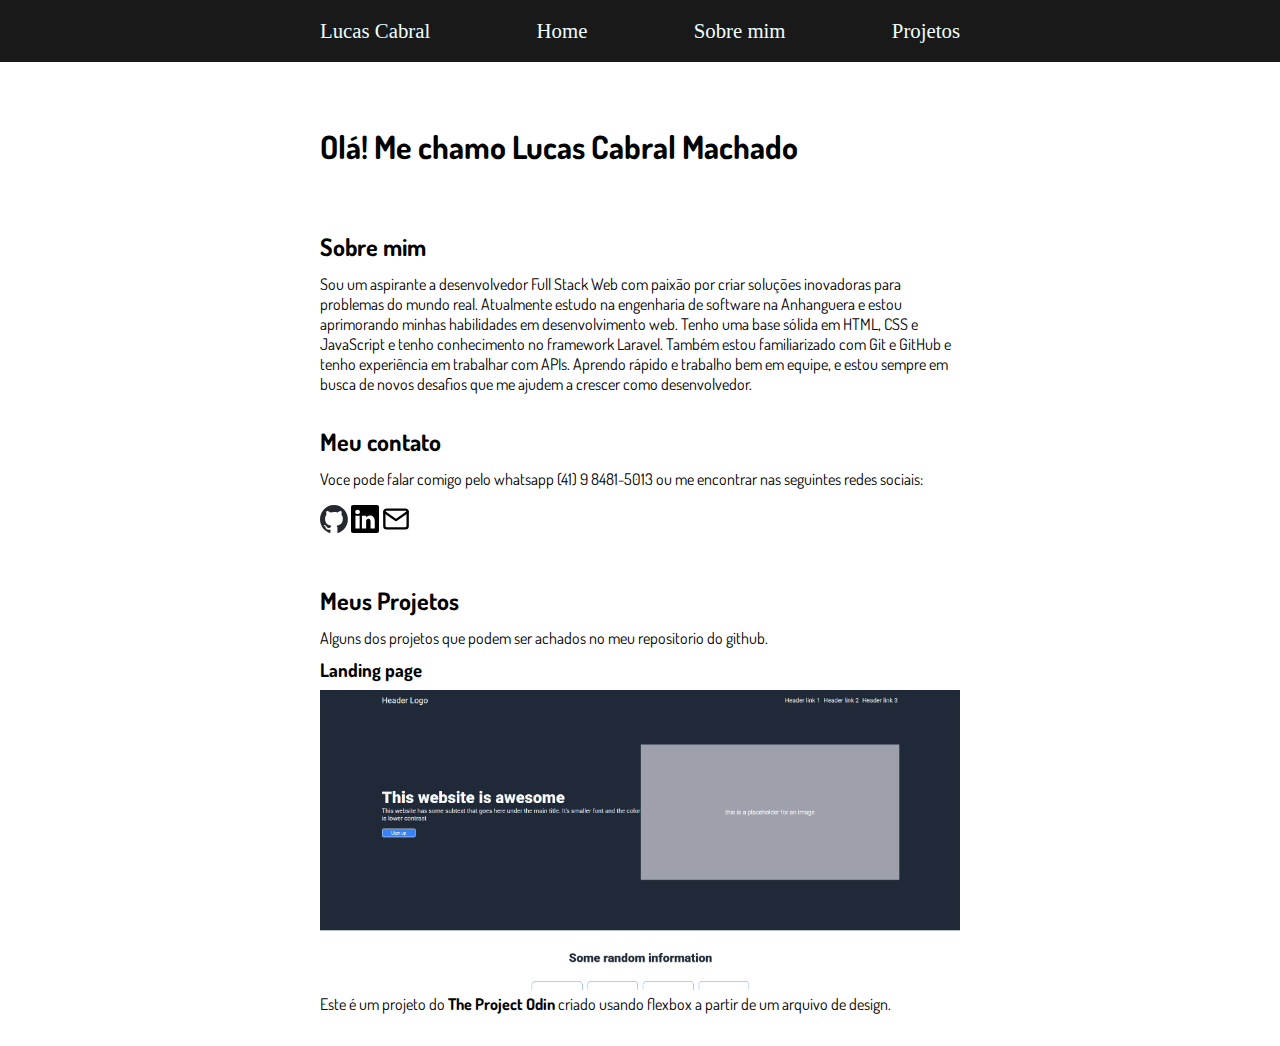
==== commit 9a718ff5: "novo layout" ====
--- a/index.html
+++ b/index.html
@@ -4,172 +4,48 @@
     <meta charset="UTF-8">
     <meta name="viewport" content="width=device-width, initial-scale=1.0">
     <link rel="stylesheet" href="style.css">
-    <title>Admin Dashboard</title>
+    <link rel="preconnect" href="https://fonts.googleapis.com">
+    <link rel="preconnect" href="https://fonts.gstatic.com" crossorigin>
+    <link href="https://fonts.googleapis.com/css2?family=Dosis:wght@200..800&family=Henny+Penny&family=Playwrite+ES+Deco+Guides&display=swap" rel="stylesheet">
+    <title>Lucas Cabral</title>
 </head>
 <body>
-    <div class="container">
-        <header id="header">
-            <div id="header_option">
-                <div>
-                    <button class="submit"><img src="svg/magnify.svg" alt="search" style="width:24px;height:24px"></button>                  
-                    <input type="text" placeholder="pesquisar">
-                </div>
-                <div>
-                    <button><img src="svg/bell-ring-outline.svg" alt="notificações" style="width:24px;height:24px"></button>
-                    <img class="logo_sm" src="svg/face-logo-8252748.svg" alt="Imagem de Creative Hatti por Pixabay">
-                    <h2>Khair_Ad_Din</h2>
-                </div>        
-            </div>
-            <div id="header_nav">
-                <div>
-                    <img class="logo" src="svg/face-logo-8252748.svg" alt="Imagem de Creative Hatti por Pixabay">
-                    <div>         
-                        <p>Hi there,</p>
-                        <h1>Lucas Cabral <a href="https://www.linkedin.com/in/lucas-cabral-b5539399/">(@lucas-cabral-b5539399)</a></h1>
-                    </div>
-                </div>
-                <div>
-                    <button>novo</button>
-                    <button>carregar</button>
-                    <button>compartilhar</button>
-                </div>     
-            </div>
-        </header>
-        <aside id="sidebar">
-            <nav>
-                <div class="dashboard_logo"><img src="svg/view-dashboard.svg" alt="dashboard" style="width:40px;height:40px;"><a href="#">Dashboard</a></div>
-                
-                <ul>
-                    <li><img src="svg/home-variant.svg" alt="Home" style="width:24px;height:24px;"><a href="#"> Inicio</a></li>
-                    <li><img src="svg/card-account-details-outline.svg" alt="Perfil" style="width:24px;height:24px;"><a href="#"> Perfil</a></li>
-                    <li><img src="svg/message-reply.svg" alt="Mensagens" style="width:24px;height:24px;"><a href="#"> Mensagens</a></li>
-                    <li><img src="svg/clock-time-three.svg" alt="Historico" style="width:24px;height:24px;"><a href="#"> Historico</a></li>
-                    <li><img src="svg/note-multiple.svg" alt="Tarefas" style="width:24px;height:24px;"><a href="#"> Tarefas</a></li>
-                    <li><img src="svg/account-group.svg" alt="Comunidade" style="width:24px;height:24px;"><a href="#"> Comunidade</a></li>
-                </ul>
-                <ul>
-                    <li><img src="svg/cog.svg" alt="Configurações" style="width:24px;height:24px;"><a href="#"> Configurações</a></li>
-                    <li><img src="svg/help-box.svg" alt="Suporte" style="width:24px;height:24px;"><a href="#"> Suporte</a></li>
-                    <li><img src="svg/shield-check.svg" alt="Privacidade" style="width:24px;height:24px;"><a href="#"> Privacidade</a></li>
-                </ul>
-            </nav>
-        </aside>
-        <main id="main"> 
-                    
-            <article id="projeto">  
-                <h2>Seus Projetos</h2> 
-                <div id="projetos">
-                    <div class="card">
-                        <p class="title">Projeto super legal</p>
-                        <p>Lorem ipsum dolor sit amet consectetur adipisicing elit. Molestias architecto inventore consequuntur corporis voluptas adipisci dignissimos voluptate amet repellat quidem placeat expedita qui neque omnis consectetur, voluptatem temporibus! Animi, doloribus?</p>
-                        <div class="card_button">
-                            <button><img src="svg/star-plus-outline.svg" alt="favoritar" style="width:24px;height:24px"></button>
-                            <button><img src="svg/eye-plus-outline.svg" alt="seguir" style="width:24px;height:24px"></button>
-                            <button><img src="svg/source-fork.svg" alt="fork" style="width:24px;height:24px"></button>
-                        </div>
-                    </div>
-                    <div class="card">
-                        <p class="title">App mole mole</p>
-                        <p>Lorem ipsum dolor sit amet consectetur adipisicing elit. Accusamus itaque eos, totam repellendus excepturi neque ex unde ad numquam cupiditate! Aperiam rerum ducimus odit sed amet ipsam perferendis alias iste.</p>
-                        <div class="card_button">
-                            <button><img src="svg/star-plus-outline.svg" alt="favoritar" style="width:24px;height:24px"></button>
-                            <button><img src="svg/eye-plus-outline.svg" alt="seguir" style="width:24px;height:24px"></button>
-                            <button><img src="svg/source-fork.svg" alt="fork" style="width:24px;height:24px"></button>
-                        </div>
-                    </div>
-                    <div class="card">
-                        <p class="title">Projeto menos legal</p>
-                        <p>Lorem ipsum dolor sit amet consectetur adipisicing elit. Aut dolorum doloribus tempora architecto nam vel, distinctio ut, impedit voluptatem harum perspiciatis blanditiis accusamus odit facere? Nemo libero voluptatem aperiam amet?</p>
-                        <div class="card_button">
-                            <button><img src="svg/star-plus-outline.svg" alt="favoritar" style="width:24px;height:24px"></button>
-                            <button><img src="svg/eye-plus-outline.svg" alt="seguir" style="width:24px;height:24px"></button>
-                            <button><img src="svg/source-fork.svg" alt="fork" style="width:24px;height:24px"></button>
-                        </div>
-                    </div>
-                    <div class="card">
-                        <p class="title">App Impossivel</p>   
-                        <p>Lorem ipsum dolor, sit amet consectetur adipisicing elit. Culpa dicta facere minima eum asperiores alias velit doloribus temporibus ratione dolore mollitia sequi ullam, repellendus suscipit quis corrupti obcaecati et atque?</p>  
-                        <div class="card_button">
-                            <button><img src="svg/star-plus-outline.svg" alt="favoritar" style="width:24px;height:24px"></button>
-                            <button><img src="svg/eye-plus-outline.svg" alt="seguir" style="width:24px;height:24px"></button>
-                            <button><img src="svg/source-fork.svg" alt="fork" style="width:24px;height:24px"></button>
-                        </div>          
-                    </div>
-                    <div class="card">
-                        <p class="title">Ad blocker</p>    
-                        <p>Lorem ipsum dolor sit amet consectetur adipisicing elit. Vel, ab quis molestiae qui soluta, optio ad animi distinctio nulla impedit dolorum voluptatum facere odit eius quod. Asperiores fugit sint veritatis?</p>  
-                        <div class="card_button">
-                            <button><img src="svg/star-plus-outline.svg" alt="favoritar" style="width:24px;height:24px"></button>
-                            <button><img src="svg/eye-plus-outline.svg" alt="seguir" style="width:24px;height:24px"></button>
-                            <button><img src="svg/source-fork.svg" alt="fork" style="width:24px;height:24px"></button>
-                        </div>         
-                    </div>
-                    <div class="card">
-                        <p class="title">Fabrica de denero</p>   
-                        <p>Lorem ipsum dolor sit amet consectetur adipisicing elit. Laudantium sunt iste consequuntur inventore adipisci sit exercitationem quasi. Quae, unde quis temporibus voluptatem odio necessitatibus dicta culpa, voluptates, iusto excepturi ratione.</p>   
-                        <div class="card_button">
-                            <button><img src="svg/star-plus-outline.svg" alt="favoritar" style="width:24px;height:24px"></button>
-                            <button><img src="svg/eye-plus-outline.svg" alt="seguir" style="width:24px;height:24px"></button>
-                            <button><img src="svg/source-fork.svg" alt="fork" style="width:24px;height:24px"></button>
-                        </div>         
-                    </div>
-                    
+    <header>
+        <nav>
+            <a href="#logo">Lucas Cabral</a>
+            <a href="index.html">Home</a>
+            <a href="#sobre">Sobre mim</a>
+            <a href="#projetos">Projetos</a>
+        </nav>
+    </header>
+    <main>
+        <div class="container">
+            <h1>Olá! Me chamo Lucas Cabral Machado</h1>
+            <article id="sobre">
+                <h2>Sobre mim</h2>
+                <p>Sou um aspirante a desenvolvedor Full Stack Web com paixão por criar soluções inovadoras para problemas do mundo real. Atualmente estudo na engenharia de software na Anhanguera e estou aprimorando minhas habilidades em desenvolvimento web. Tenho uma base sólida em HTML, CSS e JavaScript e tenho  conhecimento no framework Laravel. Também estou familiarizado com Git e GitHub e tenho experiência em trabalhar com APIs. Aprendo rápido e trabalho bem em equipe, e estou sempre em busca de novos desafios que me ajudem a crescer como desenvolvedor.</p>
+            </article>
+            <article id="contatos">
+                <h2>Meu contato</h2>
+                <p>Voce pode falar comigo pelo whatsapp (41) 9 8481-5013 ou me encontrar nas seguintes redes sociais:</p>
+                <div id="contato_icones">
+                    <a href="https://github.com/lukscabral"><img src="svg/github-mark.svg" alt="github"></a>
+                    <a href="https://www.linkedin.com/in/lucas-cabral-b5539399/"><img src="svg/linkedin.svg" alt="linkedin"></a>
+                    <a href="mailto:lukscabral95@gmail.com"><img src="svg/mail.svg" alt="email"></a>
                 </div>
             </article>
-            <article id="anuncio">
-                <h2>Anuncios</h2>
-                <div id="anuncios">
-                    <div>
-                        <h3>Manutenção do site</h3>
-                        <p>Lorem ipsum dolor sit amet consectetur adipisicing elit. Aspernatur magni . Asperiores!</p>
-                    </div>
-                    <hr>
-                    <div>
-                        <h3>Dia de compartilhar com a comunidade</h3>
-                        <p>Lorem ipsum dolor sit amet consectetur adipisicing elit. Ex fugit, perspiciatis deserunt doloribus, odio itaque at officia nostrum!</p>
-                    </div>
-                    <hr>
-                    <div>
-                        <h3>Atualização da politica ded privacidade</h3>
-                        <p>Lorem ipsum dolor sit amet consectetur adipisicing elit. Eveniet, officiis ipsam enim.</p>
-                    </div>
+            
+            <article id="projetos">
+                <h2>Meus Projetos</h2>
+                <p>Alguns dos projetos que podem ser achados no meu repositorio do github.</p>
+                <div class="card">
+                    <h3>Landing page</h2>
+                    <a href="https://lukscabral.github.io/odin_landingpage/"><img src="odin_landing_page.png" alt="projeto landing page"></a>
+                    <p>Este é um projeto do <a href="https://www.theodinproject.com/">The Project Odin</a> criado usando flexbox a partir de um arquivo de design. </p>
                 </div>
             </article>
-            <article id="tendencia">
-                <h2>Tendências</h2>
-                <div id="tendencias">
-                    
-                    <div>
-                        <img class="logo_sm" src="svg/face-logo-8252748.svg" alt="Imagem de Creative Hatti por Pixabay">
-                        <div>
-                            <p class="usuario">@tengen</p>
-                            <p>World peace builder</p>
-                        </div>
-                    </div>
-                    <div>
-                        <img class="logo_sm" src="svg/face-logo-8252748.svg" alt="Imagem de Creative Hatti por Pixabay">
-                        <div>
-                            <p class="usuario">@morgan</p>
-                            <p>Super Cool Project</p>
-                        </div>
-                    </div>
-                    <div>
-                        <img class="logo_sm" src="svg/face-logo-8252748.svg" alt="Imagem de Creative Hatti por Pixabay">
-                        <div>
-                            <p class="usuario">@kendall</p>
-                            <p>Life Changing App</p>
-                        </div>
-                    </div>
-                    <div>
-                        <img class="logo_sm" src="svg/face-logo-8252748.svg" alt="Imagem de Creative Hatti por Pixabay">
-                        <div>
-                            <p class="usuario">@alex</p>
-                            <p>No trafic Maker</p>
-                        </div>
-                    </div>
-                </div>
-            </article>
-        </main>
-    </div>
+        </div>
+    </main>
+    <script src="script.js"></script>
 </body>
 </html>--- a/style.css
+++ b/style.css
@@ -1,227 +1,80 @@
+/*  dosis font~
+    <uniquifier>: Use a unique and descriptive class name
+    <weight>: Use a value from 200 to 800 */
+
+.dosis-content-font {
+  font-family: "Dosis", serif;
+  font-optical-sizing: auto;
+  font-weight: 400;
+  font-style: normal;
+}
+
 *{
     padding: 0;
     margin: 0;
     box-sizing: border-box;
 }
-a {
+body{
+    min-height: 100vh;
+    display: flex;
+    flex-direction: column;
+    align-items: center;
+    overflow-x: hidden;
+}
+body a{
     text-decoration: none;
-    color:white;
-    padding-left: 1em;
+    color:azure;
 }
-.container {
-    min-height: 100vh;
-    display: grid;
-    grid-template-columns: 15vw repeat(3, 1fr);
-    grid-template-rows: 20vh repeat(3, 1fr);
-    grid-template-areas: 
-                        "sidebar header header header"
-                        "sidebar main main main"
-                        "sidebar main main main"
-                        "sidebar main main main"
+
+header{
+    width: 100vw;
+    background: rgba(0,0,0,0.9);
+    display: flex;
+    justify-content: center;
 }
-header {
-    box-shadow: 2px 3px 5px rgba(0,0,0,0.1);
-    z-index: 1;
+nav{
+    height: 3em;
+    width: 50%;
+    display: flex;
+    justify-content: space-between;
+    font-size: 1.3em;
+    align-items: center;
 }
-#header {
-    grid-area: header;
-    background-color: azure;
-    display: grid;
-    grid-template-columns: repeat(2,1fr);
-    grid-template-rows: repeat(auto-fit,1fr);
-    
+
+main{
+    width: 50vw;
+    font-family: "Dosis", serif;
+    font-size: 1em;
+    display: flex;
+    flex-direction: column;
+    justify-content: center;
+   
 }
-#header_option {
-    display: flex;
-    grid-row: 1 / 2;
-    grid-column: 1 / 3;
-    justify-content: space-around;
-    align-items: center;
-    padding-top: 1em;
+h1 {
+    margin:2em 0 ;
 }
-#header_option > div {
-    display: flex;
-    height: 5vh;
-    align-items: center;
+h2 {
+    margin-bottom: 0.5em;
+}
+h3{
+    padding: 0.5em 0;
+}
+article {
+    margin-bottom: 2em;
+}
+article img{
+    width: 100%;
+}
+article a {
+    color:black;
+    font-weight: 700;
+    font-size: 1em;
+}
+#contatos a img {
+    height: 28px;
+    width: 28px;
+}
+#contato_icones {
+    padding:1em 0;
 
 }
-
-#header_option button {
-    padding: 1em;
-    margin: 0 1em;
-    background-color: transparent;
-    border:none;
-}
-
-#header_option input[type=text] {
-    width: 40vw;
-    border-radius: 25px;
-    height: 5vh;
-    padding: 1em;
-    border: none;
-    background-color: #DDE3EB;
-}
-
-#header_nav {
-    display: flex;
-    grid-row: 2 / 3;
-    grid-column: 1 / 3;
-    justify-content: space-around;
-    align-items: center;
-    padding-bottom: 1em;
-    padding-top: 1em;
-}
-#header_nav a {
-    color: black;
-    padding-left: 0;
-}
-#header_nav > div { /*dar flex a primeira div do h_nav*/
-    display: flex;
-    flex-direction: row;
-}
-.logo {
-    width: 84px;
-    height: 84px;
-    margin-right: 15px;
-    border-radius: 50%;
-}
-.logo_sm {
-    width: 50px;
-    height: 50px;
-    margin-right: 15px;
-    border-radius: 50%;
-}
-#header_nav  button {
-    font-size: 16px;
-    padding: 1em;
-    border-radius: 25px;
-    border: none;
-    background-color: #1992D4;
-    color: white;
-    width: 8rem;
-    margin-right: 1em;
-}
-#sidebar {
-    font-size: 24px;
-    color: #fff;
-    background-color: #1992D4;
-    grid-area: sidebar;
-    display: grid;
-    justify-content: start;
-    
-}
-#sidebar ul li {
-    padding: 0.7rem;
-    list-style: none;  
-    display: flex;
-}
-#sidebar ul li img{
-    margin-left: 0.4em;;
-}
-.dashboard_logo {
-    display: flex;
-    padding: 0.7rem;
-    font-size: 1.4em;
-}
-
-.dashboard_logo a {
-    padding-left: 0.5em;
-}
-
-#main {
-    grid-area: main;
-    background-color: #DDE3EB;
-    display: inline-grid;
-    padding: 1.5em;
-    column-gap:25px;
-    grid-template-columns: 3fr 1fr;
-    grid-template-rows: repeat(auto-fit,1fr);
-    grid-template-areas: 
-                        "projetos anuncios"
-                        "projetos tendencias"
-                        ;
-}
-main p{
-    color:gray;
-}
-article h2{
-    margin-bottom: 1em;
-}
-#projetos{
-    display: grid;
-    gap:25px;
-    grid-column: 1 / 2;
-    grid-row: 1 / 3;
-    grid-template-columns: repeat(2,1fr);
-    grid-template-rows: repeat(auto-fit,1fr);
-}
-#projeto{
-    grid-area: projetos;
-}
-#anuncios {
-    display: flex;
-    flex-direction: column;
-    border: none;
-    background-color: azure;
-    padding: 1em;
-    border-radius: 10px;
-    box-shadow: 1px 2px 5px rgba(0,0,0,0.4);
-}
-#anuncios div{
-    padding: 1em;
-}
-#anuncio{
-    grid-area: anuncios;
-}
-#tendencias{
-    display: grid;
-    grid-column: 2 / 3;
-    grid-row: 2 / 3;
-    grid-template-rows: repeat(auto-fill,1fr);
-    border: none;
-    box-shadow: 1px 2px 5px rgba(0,0,0,0.4);
-    border-radius: 10px;
-    background-color: azure;
-    
-    padding: 1em;
-}
-#tendencias > div {
-    margin-bottom: 1em;
-    display: flex;
-}
-.usuario {
-    color:black;
-    font-weight:600
-}
-#tendencia{
-    grid-area: tendencias;
-    margin-top: 1em;
-}
-.card {
-    height: 13em;
-    display: grid;
-    box-shadow: 1px 2px 5px rgba(0,0,0,0.4);
-    border-radius: 10px;
-    border-left: 1em solid rgb(201, 201, 86);
-    background-color: azure;
-    padding: 1em;
-    
-}
-
-.card_button{
-    display: flex;
-    justify-content: flex-end;
-
-    margin-top: 1em;
-    
-}
-.card_button button{
-    background-color: transparent;
-    border: none;
-    
-}
-.title {
-    font-size: 1.5em;
-    font-weight: 600;
-    color:black;
-}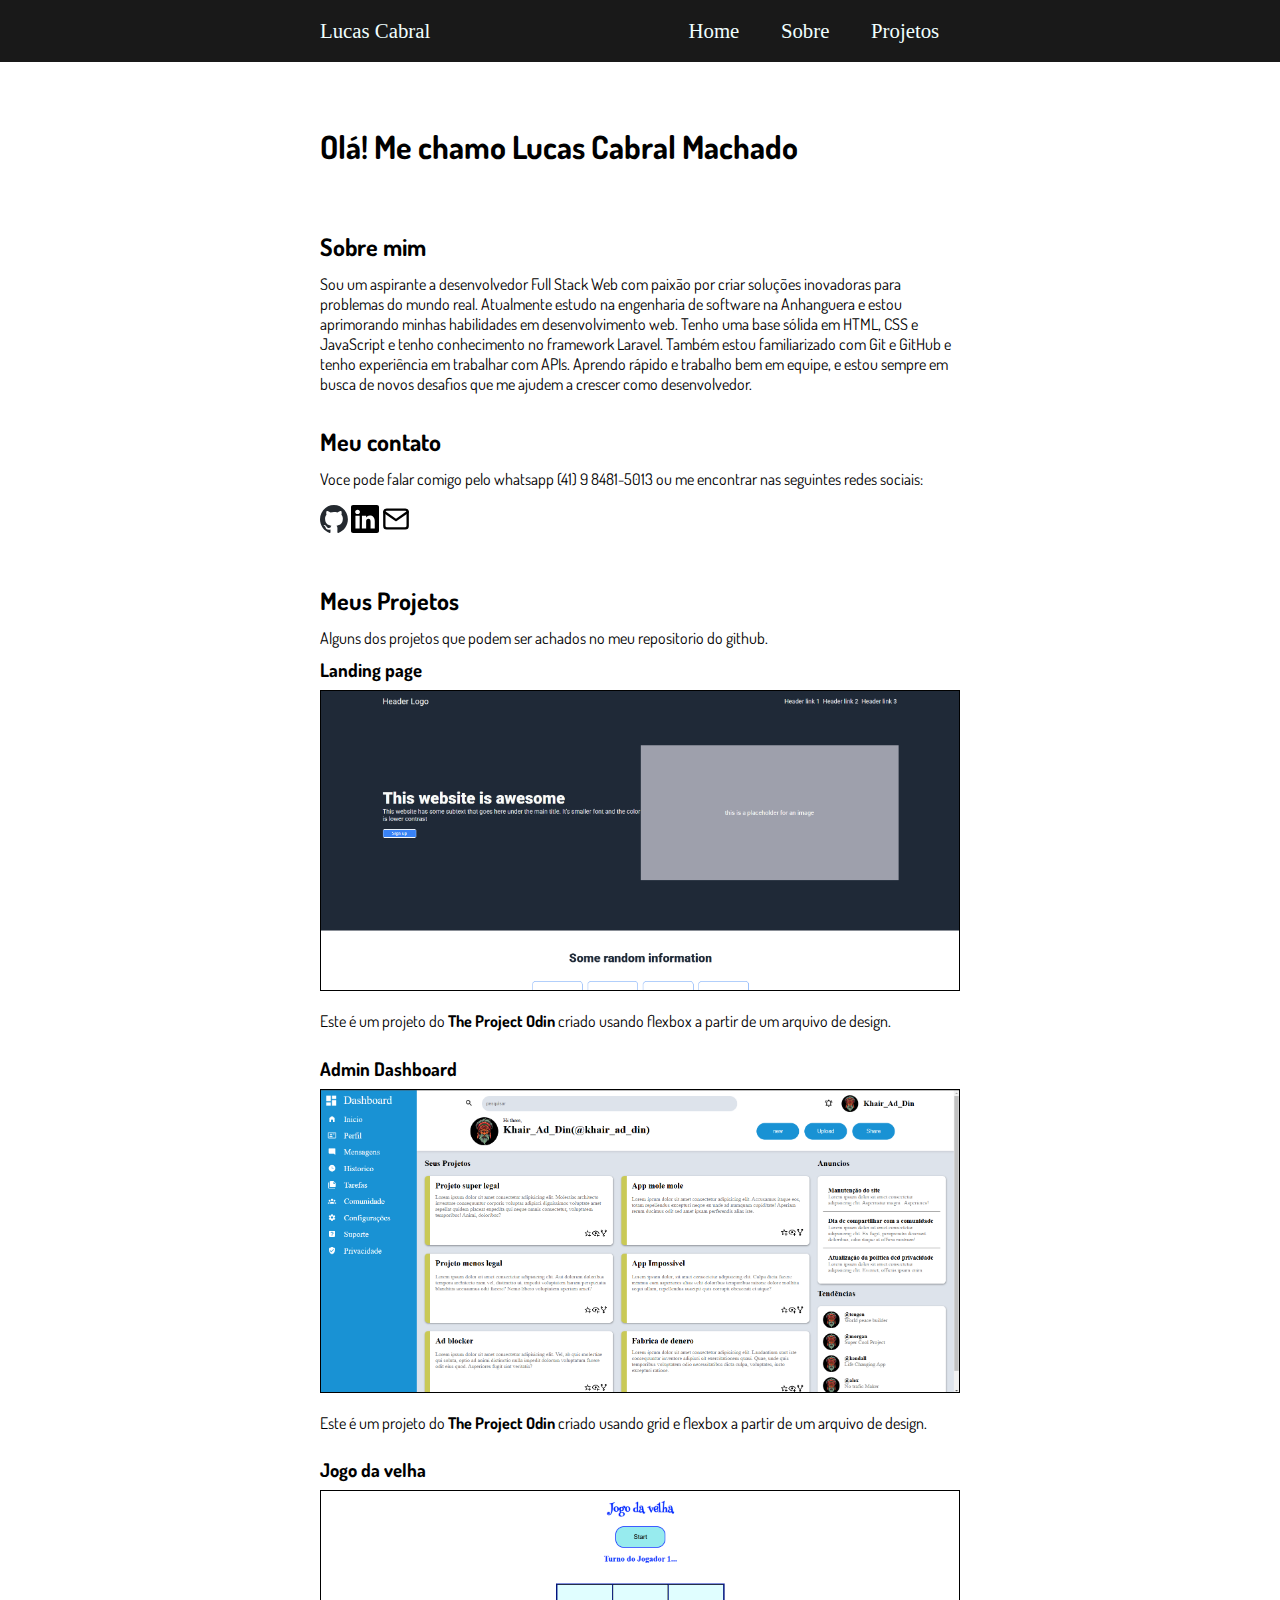
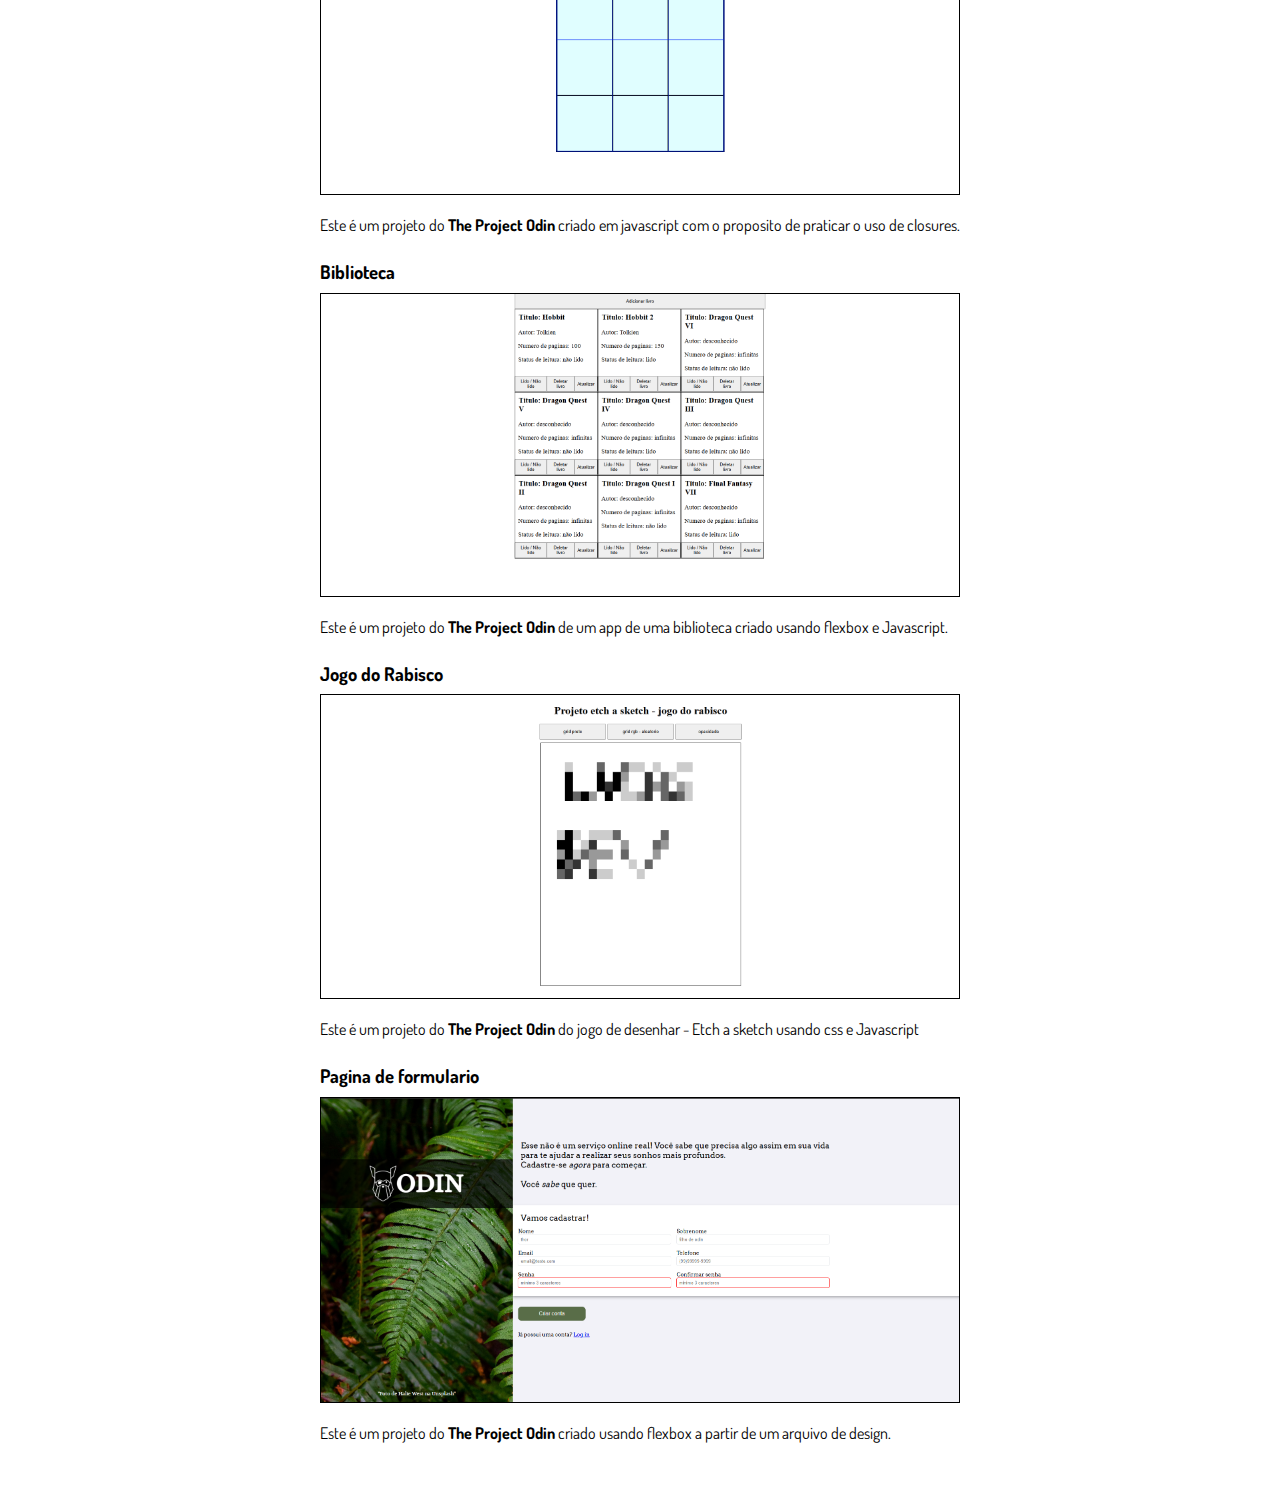
==== commit ba083209: "mini projetos adicionados" ====
--- a/index.html
+++ b/index.html
@@ -13,9 +13,11 @@
     <header>
         <nav>
             <a href="#logo">Lucas Cabral</a>
-            <a href="index.html">Home</a>
-            <a href="#sobre">Sobre mim</a>
-            <a href="#projetos">Projetos</a>
+            <ul>
+                <li><a href="https://lukscabral.github.io/">Home</a></li>
+                <li><a href="#sobre">Sobre</a></li>
+                <li><a href="#projetos">Projetos</a></li>
+            </ul>
         </nav>
     </header>
     <main>
@@ -40,8 +42,33 @@
                 <p>Alguns dos projetos que podem ser achados no meu repositorio do github.</p>
                 <div class="card">
                     <h3>Landing page</h2>
-                    <a href="https://lukscabral.github.io/odin_landingpage/"><img src="odin_landing_page.png" alt="projeto landing page"></a>
+                    <a href="https://lukscabral.github.io/odin_landingpage/" target="_blank"><img src="img/odin_landing_page.png" alt="projeto landing page"></a>
                     <p>Este é um projeto do <a href="https://www.theodinproject.com/">The Project Odin</a> criado usando flexbox a partir de um arquivo de design. </p>
+                </div>
+                <div class="card">
+                    <h3>Admin Dashboard</h3>
+                    <a href="https://lukscabral.github.io/Estudos/Admin_dashboard/" target="_blank"><img src="img/admin_dashboard.png" alt="projeto admin dashboard"></a>
+                    <p>Este é um projeto do <a href="https://www.theodinproject.com/">The Project Odin</a> criado usando grid e flexbox a partir de um arquivo de design.</p>
+                </div>
+                <div class="card">
+                    <h3>Jogo da velha</h3>
+                    <a href="https://lukscabral.github.io/Estudos/Jogo_da_velha/" target="_blank"><img src="img/jogo_da_velha.png" alt="projeto do jogo da velha"></a>
+                    <p>Este é um projeto do <a href="https://www.theodinproject.com/">The Project Odin</a> criado em javascript com o proposito de praticar o uso de closures.</p>
+                </div>
+                <div class="card">
+                    <h3>Biblioteca</h3>
+                    <a href="https://lukscabral.github.io/Estudos/Biblioteca/" target="_blank"><img src="img/biblioteca.png" alt="projeto biblioteca"></a>
+                    <p>Este é um projeto do <a href="https://www.theodinproject.com/">The Project Odin</a> de um app de uma biblioteca criado usando flexbox e Javascript.</p>
+                </div>
+                <div class="card">
+                    <h3>Jogo do Rabisco</h3>
+                    <a href="https://lukscabral.github.io/Estudos/Etch_a_sketch/" target="_blank"><img src="img/etch_a_sketch.png" alt="Projeto jogo do rabisco"></a>
+                    <p>Este é um projeto do <a href="https://www.theodinproject.com/">The Project Odin</a> do jogo de desenhar - Etch a sketch usando css e Javascript</p>
+                </div>
+                <div class="card">
+                    <h3>Pagina de formulario</h3>
+                    <a href="https://lukscabral.github.io/Estudos/Sign_up_form/" target="_blank"><img src="img/form.png" alt="pagina de formulario"></a>
+                    <p>Este é um projeto do <a href="https://www.theodinproject.com/">The Project Odin</a> criado usando flexbox a partir de um arquivo de design.</p>
                 </div>
             </article>
         </div>
--- a/style.css
+++ b/style.css
@@ -13,6 +13,7 @@
     padding: 0;
     margin: 0;
     box-sizing: border-box;
+    
 }
 body{
     min-height: 100vh;
@@ -20,6 +21,7 @@
     flex-direction: column;
     align-items: center;
     overflow-x: hidden;
+    
 }
 body a{
     text-decoration: none;
@@ -40,7 +42,15 @@
     font-size: 1.3em;
     align-items: center;
 }
-
+nav ul {
+    display: flex;
+    flex-direction: row;
+    justify-content: space-between;
+}
+nav ul li {
+    padding: 1em;
+    list-style: none;
+}
 main{
     width: 50vw;
     font-family: "Dosis", serif;
@@ -64,6 +74,7 @@
 }
 article img{
     width: 100%;
+    
 }
 article a {
     color:black;
@@ -76,5 +87,10 @@
 }
 #contato_icones {
     padding:1em 0;
-
 }
+.card p{
+    padding: 1em 0;
+}
+.card img {
+    border: 1px solid black;
+}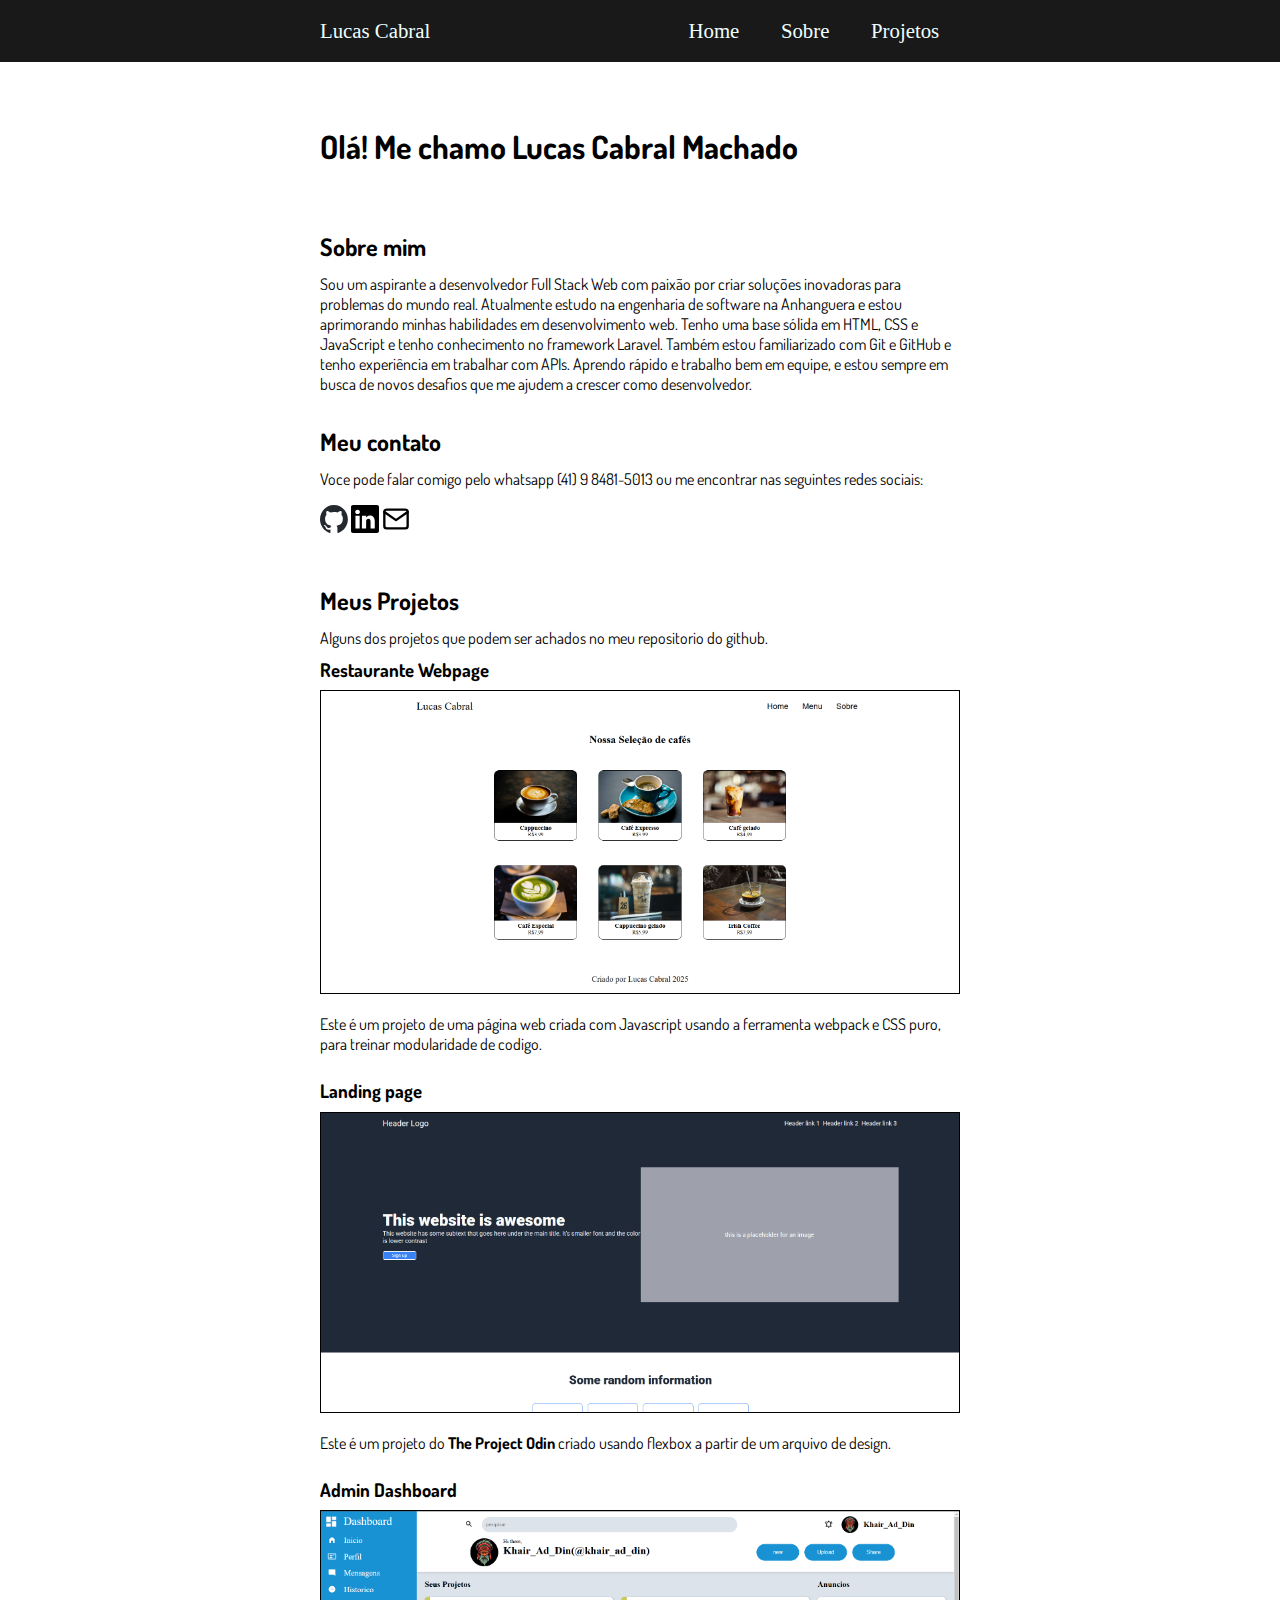
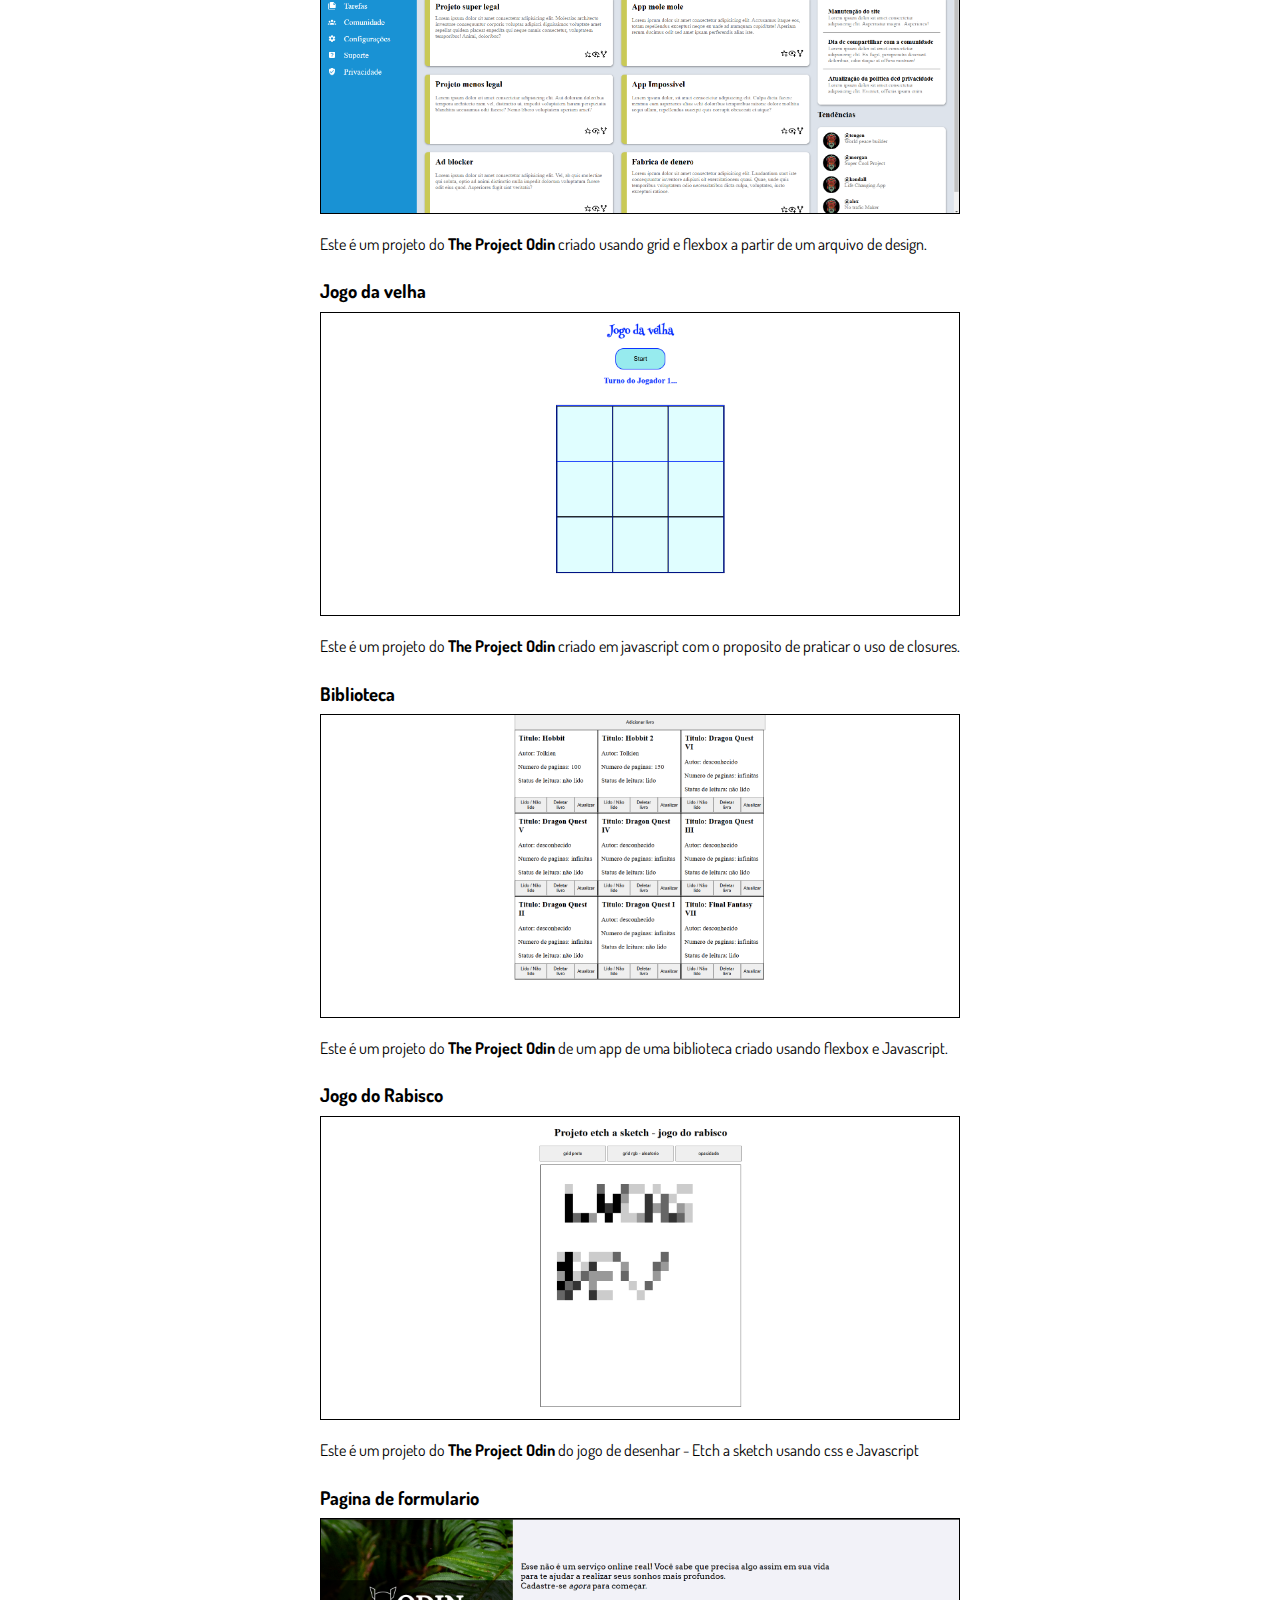
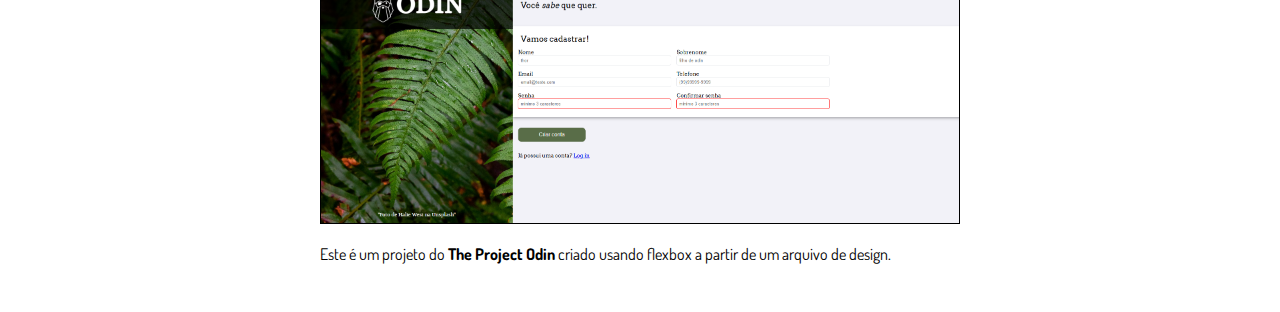
==== commit 38858fe6: "add projeto restaurante" ====
--- a/index.html
+++ b/index.html
@@ -41,6 +41,11 @@
                 <h2>Meus Projetos</h2>
                 <p>Alguns dos projetos que podem ser achados no meu repositorio do github.</p>
                 <div class="card">
+                    <h3>Restaurante Webpage</h2>
+                    <a href="https://lukscabral.github.io/Restaurante-webpage" target="_blank"><img src="img/restaurante.png" alt="projeto restaurante webpage"></a>
+                    <p>Este é um projeto de uma página web criada com Javascript usando a ferramenta webpack e CSS puro, para treinar modularidade de codigo. </p>
+                </div>
+                <div class="card">
                     <h3>Landing page</h2>
                     <a href="https://lukscabral.github.io/odin_landingpage/" target="_blank"><img src="img/odin_landing_page.png" alt="projeto landing page"></a>
                     <p>Este é um projeto do <a href="https://www.theodinproject.com/">The Project Odin</a> criado usando flexbox a partir de um arquivo de design. </p>
--- a/style.css
+++ b/style.css
@@ -51,6 +51,9 @@
     padding: 1em;
     list-style: none;
 }
+nav ul li a:hover {
+    color:rgb(166, 208, 245);
+}
 main{
     width: 50vw;
     font-family: "Dosis", serif;
